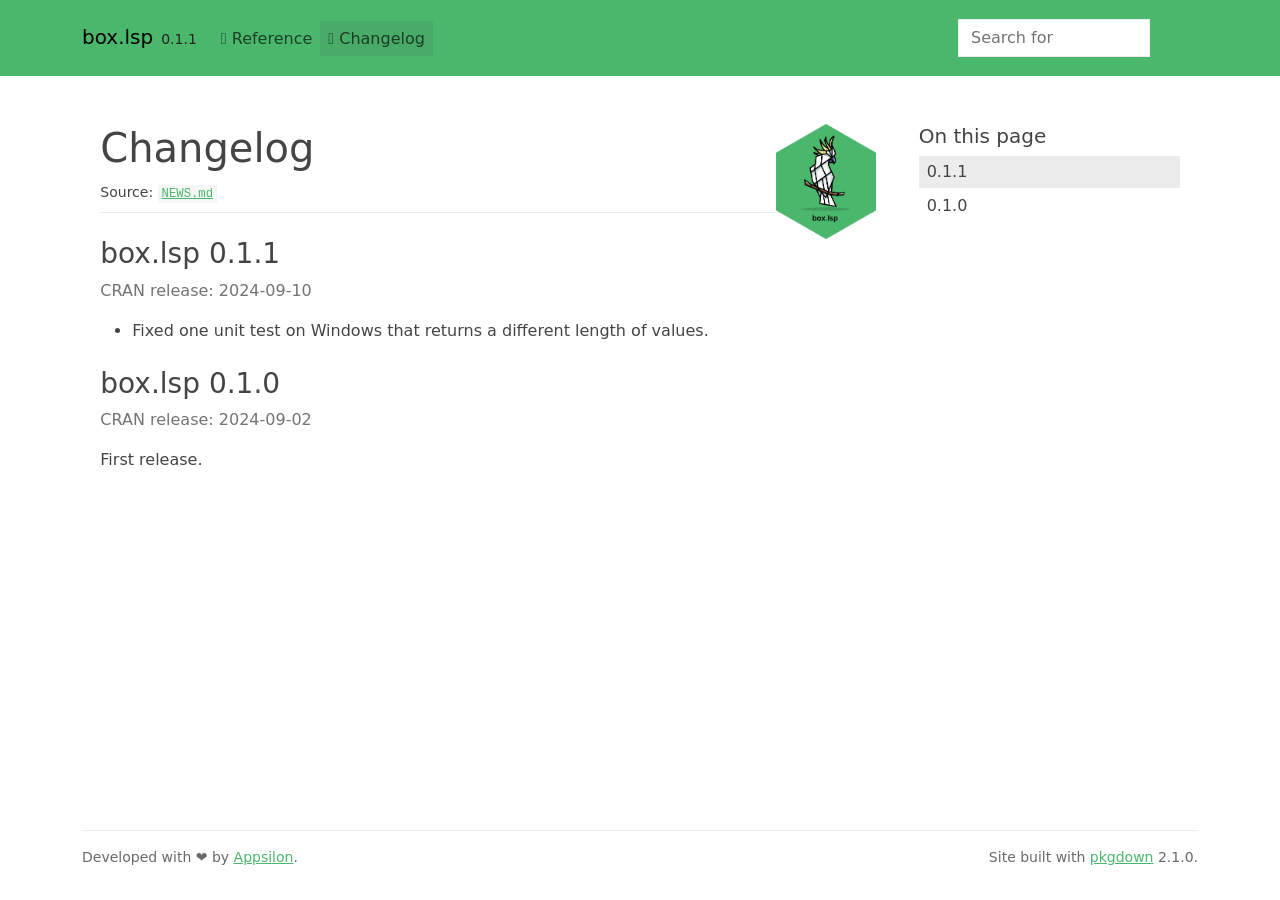
==== news/index.html @ 00919529 "Built site for box.lsp@0.1.1: ec1c515" ====
<!DOCTYPE html>
<!-- Generated by pkgdown: do not edit by hand --><html lang="en"><head><meta http-equiv="Content-Type" content="text/html; charset=UTF-8"><meta charset="utf-8"><meta http-equiv="X-UA-Compatible" content="IE=edge"><meta name="viewport" content="width=device-width, initial-scale=1, shrink-to-fit=no"><title>Changelog • box.lsp</title><!-- favicons --><link rel="icon" type="image/png" sizes="16x16" href="../favicon-16x16.png"><link rel="icon" type="image/png" sizes="32x32" href="../favicon-32x32.png"><link rel="apple-touch-icon" type="image/png" sizes="180x180" href="../apple-touch-icon.png"><link rel="apple-touch-icon" type="image/png" sizes="120x120" href="../apple-touch-icon-120x120.png"><link rel="apple-touch-icon" type="image/png" sizes="76x76" href="../apple-touch-icon-76x76.png"><link rel="apple-touch-icon" type="image/png" sizes="60x60" href="../apple-touch-icon-60x60.png"><script src="../deps/jquery-3.6.0/jquery-3.6.0.min.js"></script><meta name="viewport" content="width=device-width, initial-scale=1, shrink-to-fit=no"><link href="../deps/bootstrap-5.3.1/bootstrap.min.css" rel="stylesheet"><script src="../deps/bootstrap-5.3.1/bootstrap.bundle.min.js"></script><link href="../deps/font-awesome-6.4.2/css/all.min.css" rel="stylesheet"><link href="../deps/font-awesome-6.4.2/css/v4-shims.min.css" rel="stylesheet"><script src="../deps/headroom-0.11.0/headroom.min.js"></script><script src="../deps/headroom-0.11.0/jQuery.headroom.min.js"></script><script src="../deps/bootstrap-toc-1.0.1/bootstrap-toc.min.js"></script><script src="../deps/clipboard.js-2.0.11/clipboard.min.js"></script><script src="../deps/search-1.0.0/autocomplete.jquery.min.js"></script><script src="../deps/search-1.0.0/fuse.min.js"></script><script src="../deps/search-1.0.0/mark.min.js"></script><!-- pkgdown --><script src="../pkgdown.js"></script><link href="../extra.css" rel="stylesheet"><meta property="og:title" content="Changelog"><meta property="og:image" content="https://appsilon.github.io/box.lsp/logo.png"><!-- Google tag (gtag.js) --><script async src="https://www.googletagmanager.com/gtag/js?id=G-5NSVSJKPW2"></script><script>
  window.dataLayer = window.dataLayer || [];
  function gtag(){dataLayer.push(arguments);}
  gtag('js', new Date());
  gtag('config', 'G-5NSVSJKPW2');
</script><!-- Google tag (gtag.js) --><script async src="https://www.googletagmanager.com/gtag/js?id=G-FQQZL5V93G"></script><script>
  window.dataLayer = window.dataLayer || [];
  function gtag(){dataLayer.push(arguments);}
  gtag('js', new Date());
  gtag('config', 'G-FQQZL5V93G');
</script><script async defer src="https://buttons.github.io/buttons.js"></script></head><body>
    <a href="#main" class="visually-hidden-focusable">Skip to contents</a>


    <nav class="navbar navbar-expand-lg fixed-top bg-primary" data-bs-theme="light" aria-label="Site navigation"><div class="container">

    <a class="navbar-brand me-2" href="../index.html">box.lsp</a>

    <small class="nav-text text-muted me-auto" data-bs-toggle="tooltip" data-bs-placement="bottom" title="">0.1.1</small>

    <a href="https://rhinoverse.dev" class="external-link home"><i class="fa fa-lg fa-chevron-left"></i></a>

    <button class="navbar-toggler" type="button" data-bs-toggle="collapse" data-bs-target="#navbar" aria-controls="navbar" aria-expanded="false" aria-label="Toggle navigation">
      <span class="navbar-toggler-icon"></span>
    </button>

    <div id="navbar" class="collapse navbar-collapse ms-3">
      <ul class="navbar-nav me-auto"><li class="nav-item"><a class="nav-link" href="../reference/index.html"><span class="fa fa-file-code-o"></span> Reference</a></li>
<li class="active nav-item"><a class="nav-link" href="../news/index.html"><span class="fa fa-newspaper-o"></span> Changelog</a></li>
      </ul><ul class="navbar-nav"><li class="nav-item"><form class="form-inline" role="search">
 <input class="form-control" type="search" name="search-input" id="search-input" autocomplete="off" aria-label="Search site" placeholder="Search for" data-search-index="../search.json"></form></li>
<li class="nav-item"><a class="external-link nav-link" href="https://github.com/Appsilon/box.lsp"><span class="fa fa-github fa-lg"></span></a></li>
<li class="nav-item"><a class="external-link nav-link" href="https://twitter.com/Appsilon"><span class="fa fa-twitter fa-lg"></span></a></li>
<li class="nav-item"><a class="external-link nav-link" href="https://fosstodon.org/@appsilon"><span class="fa fab fa-mastodon fa-lg"></span></a></li>
      </ul></div>


  </div>
</nav><div class="container template-news">
<div class="row">
  <main id="main" class="col-md-9"><div class="page-header">
      <img src="../logo.png" class="logo" alt=""><h1>Changelog</h1>
      <small>Source: <a href="https://github.com/Appsilon/box.lsp/blob/main/NEWS.md" class="external-link"><code>NEWS.md</code></a></small>
    </div>

    <div class="section level2">
<h2 class="pkg-version" data-toc-text="0.1.1" id="boxlsp-011">box.lsp 0.1.1<a class="anchor" aria-label="anchor" href="#boxlsp-011"></a></h2><p class="text-muted">CRAN release: 2024-09-10</p>
<ul><li>Fixed one unit test on Windows that returns a different length of values.</li>
</ul></div>
    <div class="section level2">
<h2 class="pkg-version" data-toc-text="0.1.0" id="boxlsp-010">box.lsp 0.1.0<a class="anchor" aria-label="anchor" href="#boxlsp-010"></a></h2><p class="text-muted">CRAN release: 2024-09-02</p>
<p>First release.</p>
</div>
  </main><aside class="col-md-3"><nav id="toc" aria-label="Table of contents"><h2>On this page</h2>
    </nav></aside></div>


    <footer><div class="pkgdown-footer-left">
  <p>Developed with <span class="emoji" data-emoji="heart">❤️</span> by <a href="https://www.appsilon.com" class="external-link">Appsilon</a>.</p>
</div>

<div class="pkgdown-footer-right">
  <p>Site built with <a href="https://pkgdown.r-lib.org/" class="external-link">pkgdown</a> 2.1.0.</p>
</div>

    </footer></div>





  </body></html>
---- deps/font-awesome-6.4.2/css/v4-shims.min.css ----
/*!
 * Font Awesome Free 6.4.2 by @fontawesome - https://fontawesome.com
 * License - https://fontawesome.com/license/free (Icons: CC BY 4.0, Fonts: SIL OFL 1.1, Code: MIT License)
 * Copyright 2023 Fonticons, Inc.
 */
.fa.fa-glass:before{content:"\f000"}.fa.fa-envelope-o{font-family:"Font Awesome 6 Free";font-weight:400}.fa.fa-envelope-o:before{content:"\f0e0"}.fa.fa-star-o{font-family:"Font Awesome 6 Free";font-weight:400}.fa.fa-star-o:before{content:"\f005"}.fa.fa-close:before,.fa.fa-remove:before{content:"\f00d"}.fa.fa-gear:before{content:"\f013"}.fa.fa-trash-o{font-family:"Font Awesome 6 Free";font-weight:400}.fa.fa-trash-o:before{content:"\f2ed"}.fa.fa-home:before{content:"\f015"}.fa.fa-file-o{font-family:"Font Awesome 6 Free";font-weight:400}.fa.fa-file-o:before{content:"\f15b"}.fa.fa-clock-o{font-family:"Font Awesome 6 Free";font-weight:400}.fa.fa-clock-o:before{content:"\f017"}.fa.fa-arrow-circle-o-down{font-family:"Font Awesome 6 Free";font-weight:400}.fa.fa-arrow-circle-o-down:before{content:"\f358"}.fa.fa-arrow-circle-o-up{font-family:"Font Awesome 6 Free";font-weight:400}.fa.fa-arrow-circle-o-up:before{content:"\f35b"}.fa.fa-play-circle-o{font-family:"Font Awesome 6 Free";font-weight:400}.fa.fa-play-circle-o:before{content:"\f144"}.fa.fa-repeat:before,.fa.fa-rotate-right:before{content:"\f01e"}.fa.fa-refresh:before{content:"\f021"}.fa.fa-list-alt{font-family:"Font Awesome 6 Free";font-weight:400}.fa.fa-list-alt:before{content:"\f022"}.fa.fa-dedent:before{content:"\f03b"}.fa.fa-video-camera:before{content:"\f03d"}.fa.fa-picture-o{font-family:"Font Awesome 6 Free";font-weight:400}.fa.fa-picture-o:before{content:"\f03e"}.fa.fa-photo{font-family:"Font Awesome 6 Free";font-weight:400}.fa.fa-photo:before{content:"\f03e"}.fa.fa-image{font-family:"Font Awesome 6 Free";font-weight:400}.fa.fa-image:before{content:"\f03e"}.fa.fa-map-marker:before{content:"\f3c5"}.fa.fa-pencil-square-o{font-family:"Font Awesome 6 Free";font-weight:400}.fa.fa-pencil-square-o:before{content:"\f044"}.fa.fa-edit{font-family:"Font Awesome 6 Free";font-weight:400}.fa.fa-edit:before{content:"\f044"}.fa.fa-share-square-o:before{content:"\f14d"}.fa.fa-check-square-o{font-family:"Font Awesome 6 Free";font-weight:400}.fa.fa-check-square-o:before{content:"\f14a"}.fa.fa-arrows:before{content:"\f0b2"}.fa.fa-times-circle-o{font-family:"Font Awesome 6 Free";font-weight:400}.fa.fa-times-circle-o:before{content:"\f057"}.fa.fa-check-circle-o{font-family:"Font Awesome 6 Free";font-weight:400}.fa.fa-check-circle-o:before{content:"\f058"}.fa.fa-mail-forward:before{content:"\f064"}.fa.fa-expand:before{content:"\f424"}.fa.fa-compress:before{content:"\f422"}.fa.fa-eye,.fa.fa-eye-slash{font-family:"Font Awesome 6 Free";font-weight:400}.fa.fa-warning:before{content:"\f071"}.fa.fa-calendar:before{content:"\f073"}.fa.fa-arrows-v:before{content:"\f338"}.fa.fa-arrows-h:before{content:"\f337"}.fa.fa-bar-chart-o:before,.fa.fa-bar-chart:before{content:"\e0e3"}.fa.fa-twitter-square{font-family:"Font Awesome 6 Brands";font-weight:400}.fa.fa-twitter-square:before{content:"\f081"}.fa.fa-facebook-square{font-family:"Font Awesome 6 Brands";font-weight:400}.fa.fa-facebook-square:before{content:"\f082"}.fa.fa-gears:before{content:"\f085"}.fa.fa-thumbs-o-up{font-family:"Font Awesome 6 Free";font-weight:400}.fa.fa-thumbs-o-up:before{content:"\f164"}.fa.fa-thumbs-o-down{font-family:"Font Awesome 6 Free";font-weight:400}.fa.fa-thumbs-o-down:before{content:"\f165"}.fa.fa-heart-o{font-family:"Font Awesome 6 Free";font-weight:400}.fa.fa-heart-o:before{content:"\f004"}.fa.fa-sign-out:before{content:"\f2f5"}.fa.fa-linkedin-square{font-family:"Font Awesome 6 Brands";font-weight:400}.fa.fa-linkedin-square:before{content:"\f08c"}.fa.fa-thumb-tack:before{content:"\f08d"}.fa.fa-external-link:before{content:"\f35d"}.fa.fa-sign-in:before{content:"\f2f6"}.fa.fa-github-square{font-family:"Font Awesome 6 Brands";font-weight:400}.fa.fa-github-square:before{content:"\f092"}.fa.fa-lemon-o{font-family:"Font Awesome 6 Free";font-weight:400}.fa.fa-lemon-o:before{content:"\f094"}.fa.fa-square-o{font-family:"Font Awesome 6 Free";font-weight:400}.fa.fa-square-o:before{content:"\f0c8"}.fa.fa-bookmark-o{font-family:"Font Awesome 6 Free";font-weight:400}.fa.fa-bookmark-o:before{content:"\f02e"}.fa.fa-facebook,.fa.fa-twitter{font-family:"Font Awesome 6 Brands";font-weight:400}.fa.fa-facebook:before{content:"\f39e"}.fa.fa-facebook-f{font-family:"Font Awesome 6 Brands";font-weight:400}.fa.fa-facebook-f:before{content:"\f39e"}.fa.fa-github{font-family:"Font Awesome 6 Brands";font-weight:400}.fa.fa-credit-card{font-family:"Font Awesome 6 Free";font-weight:400}.fa.fa-feed:before{content:"\f09e"}.fa.fa-hdd-o{font-family:"Font Awesome 6 Free";font-weight:400}.fa.fa-hdd-o:before{content:"\f0a0"}.fa.fa-hand-o-right{font-family:"Font Awesome 6 Free";font-weight:400}.fa.fa-hand-o-right:before{content:"\f0a4"}.fa.fa-hand-o-left{font-family:"Font Awesome 6 Free";font-weight:400}.fa.fa-hand-o-left:before{content:"\f0a5"}.fa.fa-hand-o-up{font-family:"Font Awesome 6 Free";font-weight:400}.fa.fa-hand-o-up:before{content:"\f0a6"}.fa.fa-hand-o-down{font-family:"Font Awesome 6 Free";font-weight:400}.fa.fa-hand-o-down:before{content:"\f0a7"}.fa.fa-globe:before{content:"\f57d"}.fa.fa-tasks:before{content:"\f828"}.fa.fa-arrows-alt:before{content:"\f31e"}.fa.fa-group:before{content:"\f0c0"}.fa.fa-chain:before{content:"\f0c1"}.fa.fa-cut:before{content:"\f0c4"}.fa.fa-files-o{font-family:"Font Awesome 6 Free";font-weight:400}.fa.fa-files-o:before{content:"\f0c5"}.fa.fa-floppy-o{font-family:"Font Awesome 6 Free";font-weight:400}.fa.fa-floppy-o:before{content:"\f0c7"}.fa.fa-save{font-family:"Font Awesome 6 Free";font-weight:400}.fa.fa-save:before{content:"\f0c7"}.fa.fa-navicon:before,.fa.fa-reorder:before{content:"\f0c9"}.fa.fa-magic:before{content:"\e2ca"}.fa.fa-pinterest,.fa.fa-pinterest-square{font-family:"Font Awesome 6 Brands";font-weight:400}.fa.fa-pinterest-square:before{content:"\f0d3"}.fa.fa-google-plus-square{font-family:"Font Awesome 6 Brands";font-weight:400}.fa.fa-google-plus-square:before{content:"\f0d4"}.fa.fa-google-plus{font-family:"Font Awesome 6 Brands";font-weight:400}.fa.fa-google-plus:before{content:"\f0d5"}.fa.fa-money:before{content:"\f3d1"}.fa.fa-unsorted:before{content:"\f0dc"}.fa.fa-sort-desc:before{content:"\f0dd"}.fa.fa-sort-asc:before{content:"\f0de"}.fa.fa-linkedin{font-family:"Font Awesome 6 Brands";font-weight:400}.fa.fa-linkedin:before{content:"\f0e1"}.fa.fa-rotate-left:before{content:"\f0e2"}.fa.fa-legal:before{content:"\f0e3"}.fa.fa-dashboard:before,.fa.fa-tachometer:before{content:"\f625"}.fa.fa-comment-o{font-family:"Font Awesome 6 Free";font-weight:400}.fa.fa-comment-o:before{content:"\f075"}.fa.fa-comments-o{font-family:"Font Awesome 6 Free";font-weight:400}.fa.fa-comments-o:before{content:"\f086"}.fa.fa-flash:before{content:"\f0e7"}.fa.fa-clipboard:before{content:"\f0ea"}.fa.fa-lightbulb-o{font-family:"Font Awesome 6 Free";font-weight:400}.fa.fa-lightbulb-o:before{content:"\f0eb"}.fa.fa-exchange:before{content:"\f362"}.fa.fa-cloud-download:before{content:"\f0ed"}.fa.fa-cloud-upload:before{content:"\f0ee"}.fa.fa-bell-o{font-family:"Font Awesome 6 Free";font-weight:400}.fa.fa-bell-o:before{content:"\f0f3"}.fa.fa-cutlery:before{content:"\f2e7"}.fa.fa-file-text-o{font-family:"Font Awesome 6 Free";font-weight:400}.fa.fa-file-text-o:before{content:"\f15c"}.fa.fa-building-o{font-family:"Font Awesome 6 Free";font-weight:400}.fa.fa-building-o:before{content:"\f1ad"}.fa.fa-hospital-o{font-family:"Font Awesome 6 Free";font-weight:400}.fa.fa-hospital-o:before{content:"\f0f8"}.fa.fa-tablet:before{content:"\f3fa"}.fa.fa-mobile-phone:before,.fa.fa-mobile:before{content:"\f3cd"}.fa.fa-circle-o{font-family:"Font Awesome 6 Free";font-weight:400}.fa.fa-circle-o:before{content:"\f111"}.fa.fa-mail-reply:before{content:"\f3e5"}.fa.fa-github-alt{font-family:"Font Awesome 6 Brands";font-weight:400}.fa.fa-folder-o{font-family:"Font Awesome 6 Free";font-weight:400}.fa.fa-folder-o:before{content:"\f07b"}.fa.fa-folder-open-o{font-family:"Font Awesome 6 Free";font-weight:400}.fa.fa-folder-open-o:before{content:"\f07c"}.fa.fa-smile-o{font-family:"Font Awesome 6 Free";font-weight:400}.fa.fa-smile-o:before{content:"\f118"}.fa.fa-frown-o{font-family:"Font Awesome 6 Free";font-weight:400}.fa.fa-frown-o:before{content:"\f119"}.fa.fa-meh-o{font-family:"Font Awesome 6 Free";font-weight:400}.fa.fa-meh-o:before{content:"\f11a"}.fa.fa-keyboard-o{font-family:"Font Awesome 6 Free";font-weight:400}.fa.fa-keyboard-o:before{content:"\f11c"}.fa.fa-flag-o{font-family:"Font Awesome 6 Free";font-weight:400}.fa.fa-flag-o:before{content:"\f024"}.fa.fa-mail-reply-all:before{content:"\f122"}.fa.fa-star-half-o{font-family:"Font Awesome 6 Free";font-weight:400}.fa.fa-star-half-o:before{content:"\f5c0"}.fa.fa-star-half-empty{font-family:"Font Awesome 6 Free";font-weight:400}.fa.fa-star-half-empty:before{content:"\f5c0"}.fa.fa-star-half-full{font-family:"Font Awesome 6 Free";font-weight:400}.fa.fa-star-half-full:before{content:"\f5c0"}.fa.fa-code-fork:before{content:"\f126"}.fa.fa-chain-broken:before,.fa.fa-unlink:before{content:"\f127"}.fa.fa-calendar-o{font-family:"Font Awesome 6 Free";font-weight:400}.fa.fa-calendar-o:before{content:"\f133"}.fa.fa-css3,.fa.fa-html5,.fa.fa-maxcdn{font-family:"Font Awesome 6 Brands";font-weight:400}.fa.fa-unlock-alt:before{content:"\f09c"}.fa.fa-minus-square-o{font-family:"Font Awesome 6 Free";font-weight:400}.fa.fa-minus-square-o:before{content:"\f146"}.fa.fa-level-up:before{content:"\f3bf"}.fa.fa-level-down:before{content:"\f3be"}.fa.fa-pencil-square:before{content:"\f14b"}.fa.fa-external-link-square:before{content:"\f360"}.fa.fa-compass{font-family:"Font Awesome 6 Free";font-weight:400}.fa.fa-caret-square-o-down{font-family:"Font Awesome 6 Free";font-weight:400}.fa.fa-caret-square-o-down:before{content:"\f150"}.fa.fa-toggle-down{font-family:"Font Awesome 6 Free";font-weight:400}.fa.fa-toggle-down:before{content:"\f150"}.fa.fa-caret-square-o-up{font-family:"Font Awesome 6 Free";font-weight:400}.fa.fa-caret-square-o-up:before{content:"\f151"}.fa.fa-toggle-up{font-family:"Font Awesome 6 Free";font-weight:400}.fa.fa-toggle-up:before{content:"\f151"}.fa.fa-caret-square-o-right{font-family:"Font Awesome 6 Free";font-weight:400}.fa.fa-caret-square-o-right:before{content:"\f152"}.fa.fa-toggle-right{font-family:"Font Awesome 6 Free";font-weight:400}.fa.fa-toggle-right:before{content:"\f152"}.fa.fa-eur:before,.fa.fa-euro:before{content:"\f153"}.fa.fa-gbp:before{content:"\f154"}.fa.fa-dollar:before,.fa.fa-usd:before{content:"\24"}.fa.fa-inr:before,.fa.fa-rupee:before{content:"\e1bc"}.fa.fa-cny:before,.fa.fa-jpy:before,.fa.fa-rmb:before,.fa.fa-yen:before{content:"\f157"}.fa.fa-rouble:before,.fa.fa-rub:before,.fa.fa-ruble:before{content:"\f158"}.fa.fa-krw:before,.fa.fa-won:before{content:"\f159"}.fa.fa-bitcoin,.fa.fa-btc{font-family:"Font Awesome 6 Brands";font-weight:400}.fa.fa-bitcoin:before{content:"\f15a"}.fa.fa-file-text:before{content:"\f15c"}.fa.fa-sort-alpha-asc:before{content:"\f15d"}.fa.fa-sort-alpha-desc:before{content:"\f881"}.fa.fa-sort-amount-asc:before{content:"\f884"}.fa.fa-sort-amount-desc:before{content:"\f160"}.fa.fa-sort-numeric-asc:before{content:"\f162"}.fa.fa-sort-numeric-desc:before{content:"\f886"}.fa.fa-youtube-square{font-family:"Font Awesome 6 Brands";font-weight:400}.fa.fa-youtube-square:before{content:"\f431"}.fa.fa-xing,.fa.fa-xing-square,.fa.fa-youtube{font-family:"Font Awesome 6 Brands";font-weight:400}.fa.fa-xing-square:before{content:"\f169"}.fa.fa-youtube-play{font-family:"Font Awesome 6 Brands";font-weight:400}.fa.fa-youtube-play:before{content:"\f167"}.fa.fa-adn,.fa.fa-bitbucket,.fa.fa-bitbucket-square,.fa.fa-dropbox,.fa.fa-flickr,.fa.fa-instagram,.fa.fa-stack-overflow{font-family:"Font Awesome 6 Brands";font-weight:400}.fa.fa-bitbucket-square:before{content:"\f171"}.fa.fa-tumblr,.fa.fa-tumblr-square{font-family:"Font Awesome 6 Brands";font-weight:400}.fa.fa-tumblr-square:before{content:"\f174"}.fa.fa-long-arrow-down:before{content:"\f309"}.fa.fa-long-arrow-up:before{content:"\f30c"}.fa.fa-long-arrow-left:before{content:"\f30a"}.fa.fa-long-arrow-right:before{content:"\f30b"}.fa.fa-android,.fa.fa-apple,.fa.fa-dribbble,.fa.fa-foursquare,.fa.fa-gittip,.fa.fa-gratipay,.fa.fa-linux,.fa.fa-skype,.fa.fa-trello,.fa.fa-windows{font-family:"Font Awesome 6 Brands";font-weight:400}.fa.fa-gittip:before{content:"\f184"}.fa.fa-sun-o{font-family:"Font Awesome 6 Free";font-weight:400}.fa.fa-sun-o:before{content:"\f185"}.fa.fa-moon-o{font-family:"Font Awesome 6 Free";font-weight:400}.fa.fa-moon-o:before{content:"\f186"}.fa.fa-pagelines,.fa.fa-renren,.fa.fa-stack-exchange,.fa.fa-vk,.fa.fa-weibo{font-family:"Font Awesome 6 Brands";font-weight:400}.fa.fa-arrow-circle-o-right{font-family:"Font Awesome 6 Free";font-weight:400}.fa.fa-arrow-circle-o-right:before{content:"\f35a"}.fa.fa-arrow-circle-o-left{font-family:"Font Awesome 6 Free";font-weight:400}.fa.fa-arrow-circle-o-left:before{content:"\f359"}.fa.fa-caret-square-o-left{font-family:"Font Awesome 6 Free";font-weight:400}.fa.fa-caret-square-o-left:before{content:"\f191"}.fa.fa-toggle-left{font-family:"Font Awesome 6 Free";font-weight:400}.fa.fa-toggle-left:before{content:"\f191"}.fa.fa-dot-circle-o{font-family:"Font Awesome 6 Free";font-weight:400}.fa.fa-dot-circle-o:before{content:"\f192"}.fa.fa-vimeo-square{font-family:"Font Awesome 6 Brands";font-weight:400}.fa.fa-vimeo-square:before{content:"\f194"}.fa.fa-try:before,.fa.fa-turkish-lira:before{content:"\e2bb"}.fa.fa-plus-square-o{font-family:"Font Awesome 6 Free";font-weight:400}.fa.fa-plus-square-o:before{content:"\f0fe"}.fa.fa-openid,.fa.fa-slack,.fa.fa-wordpress{font-family:"Font Awesome 6 Brands";font-weight:400}.fa.fa-bank:before,.fa.fa-institution:before{content:"\f19c"}.fa.fa-mortar-board:before{content:"\f19d"}.fa.fa-google,.fa.fa-reddit,.fa.fa-reddit-square,.fa.fa-yahoo{font-family:"Font Awesome 6 Brands";font-weight:400}.fa.fa-reddit-square:before{content:"\f1a2"}.fa.fa-behance,.fa.fa-behance-square,.fa.fa-delicious,.fa.fa-digg,.fa.fa-drupal,.fa.fa-joomla,.fa.fa-pied-piper-alt,.fa.fa-pied-piper-pp,.fa.fa-stumbleupon,.fa.fa-stumbleupon-circle{font-family:"Font Awesome 6 Brands";font-weight:400}.fa.fa-behance-square:before{content:"\f1b5"}.fa.fa-steam,.fa.fa-steam-square{font-family:"Font Awesome 6 Brands";font-weight:400}.fa.fa-steam-square:before{content:"\f1b7"}.fa.fa-automobile:before{content:"\f1b9"}.fa.fa-cab:before{content:"\f1ba"}.fa.fa-deviantart,.fa.fa-soundcloud,.fa.fa-spotify{font-family:"Font Awesome 6 Brands";font-weight:400}.fa.fa-file-pdf-o{font-family:"Font Awesome 6 Free";font-weight:400}.fa.fa-file-pdf-o:before{content:"\f1c1"}.fa.fa-file-word-o{font-family:"Font Awesome 6 Free";font-weight:400}.fa.fa-file-word-o:before{content:"\f1c2"}.fa.fa-file-excel-o{font-family:"Font Awesome 6 Free";font-weight:400}.fa.fa-file-excel-o:before{content:"\f1c3"}.fa.fa-file-powerpoint-o{font-family:"Font Awesome 6 Free";font-weight:400}.fa.fa-file-powerpoint-o:before{content:"\f1c4"}.fa.fa-file-image-o{font-family:"Font Awesome 6 Free";font-weight:400}.fa.fa-file-image-o:before{content:"\f1c5"}.fa.fa-file-photo-o{font-family:"Font Awesome 6 Free";font-weight:400}.fa.fa-file-photo-o:before{content:"\f1c5"}.fa.fa-file-picture-o{font-family:"Font Awesome 6 Free";font-weight:400}.fa.fa-file-picture-o:before{content:"\f1c5"}.fa.fa-file-archive-o{font-family:"Font Awesome 6 Free";font-weight:400}.fa.fa-file-archive-o:before{content:"\f1c6"}.fa.fa-file-zip-o{font-family:"Font Awesome 6 Free";font-weight:400}.fa.fa-file-zip-o:before{content:"\f1c6"}.fa.fa-file-audio-o{font-family:"Font Awesome 6 Free";font-weight:400}.fa.fa-file-audio-o:before{content:"\f1c7"}.fa.fa-file-sound-o{font-family:"Font Awesome 6 Free";font-weight:400}.fa.fa-file-sound-o:before{content:"\f1c7"}.fa.fa-file-video-o{font-family:"Font Awesome 6 Free";font-weight:400}.fa.fa-file-video-o:before{content:"\f1c8"}.fa.fa-file-movie-o{font-family:"Font Awesome 6 Free";font-weight:400}.fa.fa-file-movie-o:before{content:"\f1c8"}.fa.fa-file-code-o{font-family:"Font Awesome 6 Free";font-weight:400}.fa.fa-file-code-o:before{content:"\f1c9"}.fa.fa-codepen,.fa.fa-jsfiddle,.fa.fa-vine{font-family:"Font Awesome 6 Brands";font-weight:400}.fa.fa-life-bouy:before,.fa.fa-life-buoy:before,.fa.fa-life-saver:before,.fa.fa-support:before{content:"\f1cd"}.fa.fa-circle-o-notch:before{content:"\f1ce"}.fa.fa-ra,.fa.fa-rebel{font-family:"Font Awesome 6 Brands";font-weight:400}.fa.fa-ra:before{content:"\f1d0"}.fa.fa-resistance{font-family:"Font Awesome 6 Brands";font-weight:400}.fa.fa-resistance:before{content:"\f1d0"}.fa.fa-empire,.fa.fa-ge{font-family:"Font Awesome 6 Brands";font-weight:400}.fa.fa-ge:before{content:"\f1d1"}.fa.fa-git-square{font-family:"Font Awesome 6 Brands";font-weight:400}.fa.fa-git-square:before{content:"\f1d2"}.fa.fa-git,.fa.fa-hacker-news,.fa.fa-y-combinator-square{font-family:"Font Awesome 6 Brands";font-weight:400}.fa.fa-y-combinator-square:before{content:"\f1d4"}.fa.fa-yc-square{font-family:"Font Awesome 6 Brands";font-weight:400}.fa.fa-yc-square:before{content:"\f1d4"}.fa.fa-qq,.fa.fa-tencent-weibo,.fa.fa-wechat,.fa.fa-weixin{font-family:"Font Awesome 6 Brands";font-weight:400}.fa.fa-wechat:before{content:"\f1d7"}.fa.fa-send:before{content:"\f1d8"}.fa.fa-paper-plane-o{font-family:"Font Awesome 6 Free";font-weight:400}.fa.fa-paper-plane-o:before{content:"\f1d8"}.fa.fa-send-o{font-family:"Font Awesome 6 Free";font-weight:400}.fa.fa-send-o:before{content:"\f1d8"}.fa.fa-circle-thin{font-family:"Font Awesome 6 Free";font-weight:400}.fa.fa-circle-thin:before{content:"\f111"}.fa.fa-header:before{content:"\f1dc"}.fa.fa-futbol-o{font-family:"Font Awesome 6 Free";font-weight:400}.fa.fa-futbol-o:before{content:"\f1e3"}.fa.fa-soccer-ball-o{font-family:"Font Awesome 6 Free";font-weight:400}.fa.fa-soccer-ball-o:before{content:"\f1e3"}.fa.fa-slideshare,.fa.fa-twitch,.fa.fa-yelp{font-family:"Font Awesome 6 Brands";font-weight:400}.fa.fa-newspaper-o{font-family:"Font Awesome 6 Free";font-weight:400}.fa.fa-newspaper-o:before{content:"\f1ea"}.fa.fa-cc-amex,.fa.fa-cc-discover,.fa.fa-cc-mastercard,.fa.fa-cc-paypal,.fa.fa-cc-stripe,.fa.fa-cc-visa,.fa.fa-google-wallet,.fa.fa-paypal{font-family:"Font Awesome 6 Brands";font-weight:400}.fa.fa-bell-slash-o{font-family:"Font Awesome 6 Free";font-weight:400}.fa.fa-bell-slash-o:before{content:"\f1f6"}.fa.fa-trash:before{content:"\f2ed"}.fa.fa-copyright{font-family:"Font Awesome 6 Free";font-weight:400}.fa.fa-eyedropper:before{content:"\f1fb"}.fa.fa-area-chart:before{content:"\f1fe"}.fa.fa-pie-chart:before{content:"\f200"}.fa.fa-line-chart:before{content:"\f201"}.fa.fa-lastfm,.fa.fa-lastfm-square{font-family:"Font Awesome 6 Brands";font-weight:400}.fa.fa-lastfm-square:before{content:"\f203"}.fa.fa-angellist,.fa.fa-ioxhost{font-family:"Font Awesome 6 Brands";font-weight:400}.fa.fa-cc{font-family:"Font Awesome 6 Free";font-weight:400}.fa.fa-cc:before{content:"\f20a"}.fa.fa-ils:before,.fa.fa-shekel:before,.fa.fa-sheqel:before{content:"\f20b"}.fa.fa-buysellads,.fa.fa-connectdevelop,.fa.fa-dashcube,.fa.fa-forumbee,.fa.fa-leanpub,.fa.fa-sellsy,.fa.fa-shirtsinbulk,.fa.fa-simplybuilt,.fa.fa-skyatlas{font-family:"Font Awesome 6 Brands";font-weight:400}.fa.fa-diamond{font-family:"Font Awesome 6 Free";font-weight:400}.fa.fa-diamond:before{content:"\f3a5"}.fa.fa-intersex:before,.fa.fa-transgender:before{content:"\f224"}.fa.fa-transgender-alt:before{content:"\f225"}.fa.fa-facebook-official{font-family:"Font Awesome 6 Brands";font-weight:400}.fa.fa-facebook-official:before{content:"\f09a"}.fa.fa-pinterest-p,.fa.fa-whatsapp{font-family:"Font Awesome 6 Brands";font-weight:400}.fa.fa-hotel:before{content:"\f236"}.fa.fa-medium,.fa.fa-viacoin,.fa.fa-y-combinator,.fa.fa-yc{font-family:"Font Awesome 6 Brands";font-weight:400}.fa.fa-yc:before{content:"\f23b"}.fa.fa-expeditedssl,.fa.fa-opencart,.fa.fa-optin-monster{font-family:"Font Awesome 6 Brands";font-weight:400}.fa.fa-battery-4:before,.fa.fa-battery:before{content:"\f240"}.fa.fa-battery-3:before{content:"\f241"}.fa.fa-battery-2:before{content:"\f242"}.fa.fa-battery-1:before{content:"\f243"}.fa.fa-battery-0:before{content:"\f244"}.fa.fa-object-group,.fa.fa-object-ungroup,.fa.fa-sticky-note-o{font-family:"Font Awesome 6 Free";font-weight:400}.fa.fa-sticky-note-o:before{content:"\f249"}.fa.fa-cc-diners-club,.fa.fa-cc-jcb{font-family:"Font Awesome 6 Brands";font-weight:400}.fa.fa-clone{font-family:"Font Awesome 6 Free";font-weight:400}.fa.fa-hourglass-o:before{content:"\f254"}.fa.fa-hourglass-1:before{content:"\f251"}.fa.fa-hourglass-2:before{content:"\f252"}.fa.fa-hourglass-3:before{content:"\f253"}.fa.fa-hand-rock-o{font-family:"Font Awesome 6 Free";font-weight:400}.fa.fa-hand-rock-o:before{content:"\f255"}.fa.fa-hand-grab-o{font-family:"Font Awesome 6 Free";font-weight:400}.fa.fa-hand-grab-o:before{content:"\f255"}.fa.fa-hand-paper-o{font-family:"Font Awesome 6 Free";font-weight:400}.fa.fa-hand-paper-o:before{content:"\f256"}.fa.fa-hand-stop-o{font-family:"Font Awesome 6 Free";font-weight:400}.fa.fa-hand-stop-o:before{content:"\f256"}.fa.fa-hand-scissors-o{font-family:"Font Awesome 6 Free";font-weight:400}.fa.fa-hand-scissors-o:before{content:"\f257"}.fa.fa-hand-lizard-o{font-family:"Font Awesome 6 Free";font-weight:400}.fa.fa-hand-lizard-o:before{content:"\f258"}.fa.fa-hand-spock-o{font-family:"Font Awesome 6 Free";font-weight:400}.fa.fa-hand-spock-o:before{content:"\f259"}.fa.fa-hand-pointer-o{font-family:"Font Awesome 6 Free";font-weight:400}.fa.fa-hand-pointer-o:before{content:"\f25a"}.fa.fa-hand-peace-o{font-family:"Font Awesome 6 Free";font-weight:400}.fa.fa-hand-peace-o:before{content:"\f25b"}.fa.fa-registered{font-family:"Font Awesome 6 Free";font-weight:400}.fa.fa-creative-commons,.fa.fa-gg,.fa.fa-gg-circle,.fa.fa-odnoklassniki,.fa.fa-odnoklassniki-square{font-family:"Font Awesome 6 Brands";font-weight:400}.fa.fa-odnoklassniki-square:before{content:"\f264"}.fa.fa-chrome,.fa.fa-firefox,.fa.fa-get-pocket,.fa.fa-internet-explorer,.fa.fa-opera,.fa.fa-safari,.fa.fa-wikipedia-w{font-family:"Font Awesome 6 Brands";font-weight:400}.fa.fa-television:before{content:"\f26c"}.fa.fa-500px,.fa.fa-amazon,.fa.fa-contao{font-family:"Font Awesome 6 Brands";font-weight:400}.fa.fa-calendar-plus-o{font-family:"Font Awesome 6 Free";font-weight:400}.fa.fa-calendar-plus-o:before{content:"\f271"}.fa.fa-calendar-minus-o{font-family:"Font Awesome 6 Free";font-weight:400}.fa.fa-calendar-minus-o:before{content:"\f272"}.fa.fa-calendar-times-o{font-family:"Font Awesome 6 Free";font-weight:400}.fa.fa-calendar-times-o:before{content:"\f273"}.fa.fa-calendar-check-o{font-family:"Font Awesome 6 Free";font-weight:400}.fa.fa-calendar-check-o:before{content:"\f274"}.fa.fa-map-o{font-family:"Font Awesome 6 Free";font-weight:400}.fa.fa-map-o:before{content:"\f279"}.fa.fa-commenting:before{content:"\f4ad"}.fa.fa-commenting-o{font-family:"Font Awesome 6 Free";font-weight:400}.fa.fa-commenting-o:before{content:"\f4ad"}.fa.fa-houzz,.fa.fa-vimeo{font-family:"Font Awesome 6 Brands";font-weight:400}.fa.fa-vimeo:before{content:"\f27d"}.fa.fa-black-tie,.fa.fa-edge,.fa.fa-fonticons,.fa.fa-reddit-alien{font-family:"Font Awesome 6 Brands";font-weight:400}.fa.fa-credit-card-alt:before{content:"\f09d"}.fa.fa-codiepie,.fa.fa-fort-awesome,.fa.fa-mixcloud,.fa.fa-modx,.fa.fa-product-hunt,.fa.fa-scribd,.fa.fa-usb{font-family:"Font Awesome 6 Brands";font-weight:400}.fa.fa-pause-circle-o{font-family:"Font Awesome 6 Free";font-weight:400}.fa.fa-pause-circle-o:before{content:"\f28b"}.fa.fa-stop-circle-o{font-family:"Font Awesome 6 Free";font-weight:400}.fa.fa-stop-circle-o:before{content:"\f28d"}.fa.fa-bluetooth,.fa.fa-bluetooth-b,.fa.fa-envira,.fa.fa-gitlab,.fa.fa-wheelchair-alt,.fa.fa-wpbeginner,.fa.fa-wpforms{font-family:"Font Awesome 6 Brands";font-weight:400}.fa.fa-wheelchair-alt:before{content:"\f368"}.fa.fa-question-circle-o{font-family:"Font Awesome 6 Free";font-weight:400}.fa.fa-question-circle-o:before{content:"\f059"}.fa.fa-volume-control-phone:before{content:"\f2a0"}.fa.fa-asl-interpreting:before{content:"\f2a3"}.fa.fa-deafness:before,.fa.fa-hard-of-hearing:before{content:"\f2a4"}.fa.fa-glide,.fa.fa-glide-g{font-family:"Font Awesome 6 Brands";font-weight:400}.fa.fa-signing:before{content:"\f2a7"}.fa.fa-viadeo,.fa.fa-viadeo-square{font-family:"Font Awesome 6 Brands";font-weight:400}.fa.fa-viadeo-square:before{content:"\f2aa"}.fa.fa-snapchat,.fa.fa-snapchat-ghost{font-family:"Font Awesome 6 Brands";font-weight:400}.fa.fa-snapchat-ghost:before{content:"\f2ab"}.fa.fa-snapchat-square{font-family:"Font Awesome 6 Brands";font-weight:400}.fa.fa-snapchat-square:before{content:"\f2ad"}.fa.fa-first-order,.fa.fa-google-plus-official,.fa.fa-pied-piper,.fa.fa-themeisle,.fa.fa-yoast{font-family:"Font Awesome 6 Brands";font-weight:400}.fa.fa-google-plus-official:before{content:"\f2b3"}.fa.fa-google-plus-circle{font-family:"Font Awesome 6 Brands";font-weight:400}.fa.fa-google-plus-circle:before{content:"\f2b3"}.fa.fa-fa,.fa.fa-font-awesome{font-family:"Font Awesome 6 Brands";font-weight:400}.fa.fa-fa:before{content:"\f2b4"}.fa.fa-handshake-o{font-family:"Font Awesome 6 Free";font-weight:400}.fa.fa-handshake-o:before{content:"\f2b5"}.fa.fa-envelope-open-o{font-family:"Font Awesome 6 Free";font-weight:400}.fa.fa-envelope-open-o:before{content:"\f2b6"}.fa.fa-linode{font-family:"Font Awesome 6 Brands";font-weight:400}.fa.fa-address-book-o{font-family:"Font Awesome 6 Free";font-weight:400}.fa.fa-address-book-o:before{content:"\f2b9"}.fa.fa-vcard:before{content:"\f2bb"}.fa.fa-address-card-o{font-family:"Font Awesome 6 Free";font-weight:400}.fa.fa-address-card-o:before{content:"\f2bb"}.fa.fa-vcard-o{font-family:"Font Awesome 6 Free";font-weight:400}.fa.fa-vcard-o:before{content:"\f2bb"}.fa.fa-user-circle-o{font-family:"Font Awesome 6 Free";font-weight:400}.fa.fa-user-circle-o:before{content:"\f2bd"}.fa.fa-user-o{font-family:"Font Awesome 6 Free";font-weight:400}.fa.fa-user-o:before{content:"\f007"}.fa.fa-id-badge{font-family:"Font Awesome 6 Free";font-weight:400}.fa.fa-drivers-license:before{content:"\f2c2"}.fa.fa-id-card-o{font-family:"Font Awesome 6 Free";font-weight:400}.fa.fa-id-card-o:before{content:"\f2c2"}.fa.fa-drivers-license-o{font-family:"Font Awesome 6 Free";font-weight:400}.fa.fa-drivers-license-o:before{content:"\f2c2"}.fa.fa-free-code-camp,.fa.fa-quora,.fa.fa-telegram{font-family:"Font Awesome 6 Brands";font-weight:400}.fa.fa-thermometer-4:before,.fa.fa-thermometer:before{content:"\f2c7"}.fa.fa-thermometer-3:before{content:"\f2c8"}.fa.fa-thermometer-2:before{content:"\f2c9"}.fa.fa-thermometer-1:before{content:"\f2ca"}.fa.fa-thermometer-0:before{content:"\f2cb"}.fa.fa-bathtub:before,.fa.fa-s15:before{content:"\f2cd"}.fa.fa-window-maximize,.fa.fa-window-restore{font-family:"Font Awesome 6 Free";font-weight:400}.fa.fa-times-rectangle:before{content:"\f410"}.fa.fa-window-close-o{font-family:"Font Awesome 6 Free";font-weight:400}.fa.fa-window-close-o:before{content:"\f410"}.fa.fa-times-rectangle-o{font-family:"Font Awesome 6 Free";font-weight:400}.fa.fa-times-rectangle-o:before{content:"\f410"}.fa.fa-bandcamp,.fa.fa-eercast,.fa.fa-etsy,.fa.fa-grav,.fa.fa-imdb,.fa.fa-ravelry{font-family:"Font Awesome 6 Brands";font-weight:400}.fa.fa-eercast:before{content:"\f2da"}.fa.fa-snowflake-o{font-family:"Font Awesome 6 Free";font-weight:400}.fa.fa-snowflake-o:before{content:"\f2dc"}.fa.fa-meetup,.fa.fa-superpowers,.fa.fa-wpexplorer{font-family:"Font Awesome 6 Brands";font-weight:400}
---- extra.css ----
:root {
  --primary-color: #4AB76C;
  --bslib-color-bg: #4AB76C;
  --navbar-color: #262323;
}

.navbar-dark input[type="search"] {
  background-color: #fff;
  color: #444;
}

.navbar-light .navbar-nav .active > .nav-link {
  background-color: var(--primary-color);
  color: var(--bs-navbar-brand-color);
}

.nav-link::after {
  color: var(--bs-secondary-color);
}

.nav-link:hover::after, .nav-link:focus::after, .nav-link:active::after {
  color: var(--navbar-color);
}

nav .text-muted {
  --bs-secondary-color: var(--navbar-color);
}

a {
  color: var(--primary-color);
}

a:hover {
  color: var(--navbar-color);
}

button.btn.btn-primary.btn-copy-ex {
  background-color: var(--primary-color);
  border-color: var(--primary-color);
}

.home {
  left: 0px;
  position: absolute;
  padding: 8px 30px;
  color: rgba(255,255,255,0.55);
}

.home:hover {
  color: rgba(255,255,255,0.9);
}
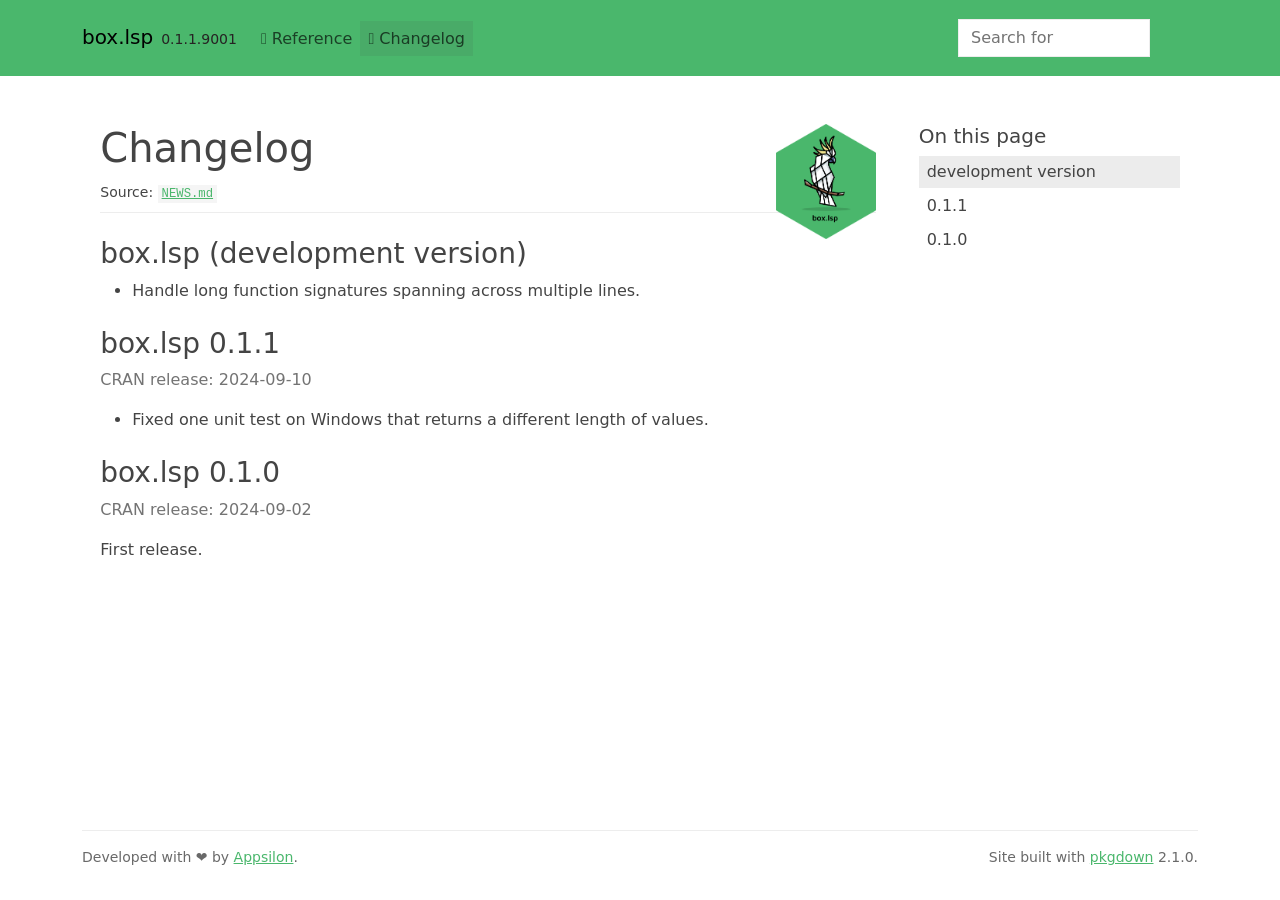
==== commit afaddf23: "Built site for box.lsp@0.1.1.9001: 0215531" ====
--- a/news/index.html
+++ b/news/index.html
@@ -17,7 +17,7 @@
 
     <a class="navbar-brand me-2" href="../index.html">box.lsp</a>
 
-    <small class="nav-text text-muted me-auto" data-bs-toggle="tooltip" data-bs-placement="bottom" title="">0.1.1</small>
+    <small class="nav-text text-muted me-auto" data-bs-toggle="tooltip" data-bs-placement="bottom" title="">0.1.1.9001</small>
 
     <a href="https://rhinoverse.dev" class="external-link home"><i class="fa fa-lg fa-chevron-left"></i></a>
 
@@ -44,6 +44,10 @@
       <small>Source: <a href="https://github.com/Appsilon/box.lsp/blob/main/NEWS.md" class="external-link"><code>NEWS.md</code></a></small>
     </div>
 
+    <div class="section level2">
+<h2 class="pkg-version" data-toc-text="development version" id="boxlsp-development-version">box.lsp (development version)<a class="anchor" aria-label="anchor" href="#boxlsp-development-version"></a></h2>
+<ul><li>Handle long function signatures spanning across multiple lines.</li>
+</ul></div>
     <div class="section level2">
 <h2 class="pkg-version" data-toc-text="0.1.1" id="boxlsp-011">box.lsp 0.1.1<a class="anchor" aria-label="anchor" href="#boxlsp-011"></a></h2><p class="text-muted">CRAN release: 2024-09-10</p>
 <ul><li>Fixed one unit test on Windows that returns a different length of values.</li>
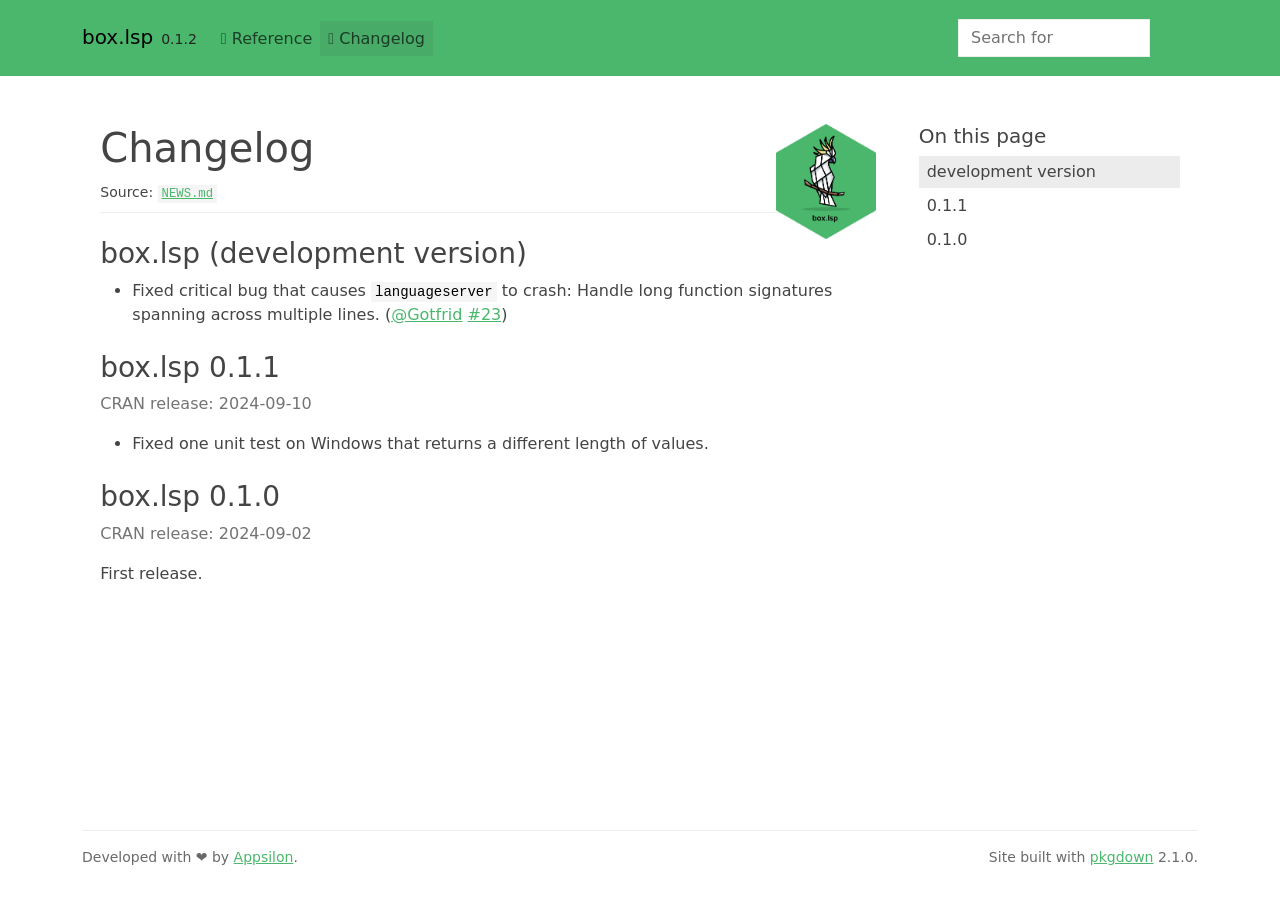
==== commit f6dd6932: "Built site for box.lsp@0.1.2: 78a8681" ====
--- a/news/index.html
+++ b/news/index.html
@@ -17,7 +17,7 @@
 
     <a class="navbar-brand me-2" href="../index.html">box.lsp</a>
 
-    <small class="nav-text text-muted me-auto" data-bs-toggle="tooltip" data-bs-placement="bottom" title="">0.1.1.9001</small>
+    <small class="nav-text text-muted me-auto" data-bs-toggle="tooltip" data-bs-placement="bottom" title="">0.1.2</small>
 
     <a href="https://rhinoverse.dev" class="external-link home"><i class="fa fa-lg fa-chevron-left"></i></a>
 
@@ -46,7 +46,7 @@
 
     <div class="section level2">
 <h2 class="pkg-version" data-toc-text="development version" id="boxlsp-development-version">box.lsp (development version)<a class="anchor" aria-label="anchor" href="#boxlsp-development-version"></a></h2>
-<ul><li>Handle long function signatures spanning across multiple lines.</li>
+<ul><li>Fixed critical bug that causes <code>languageserver</code> to crash: Handle long function signatures spanning across multiple lines. (<a href="https://github.com/Gotfrid" class="external-link">@Gotfrid</a> <a href="https://github.com/Appsilon/box.lsp/issues/23" class="external-link">#23</a>)</li>
 </ul></div>
     <div class="section level2">
 <h2 class="pkg-version" data-toc-text="0.1.1" id="boxlsp-011">box.lsp 0.1.1<a class="anchor" aria-label="anchor" href="#boxlsp-011"></a></h2><p class="text-muted">CRAN release: 2024-09-10</p>
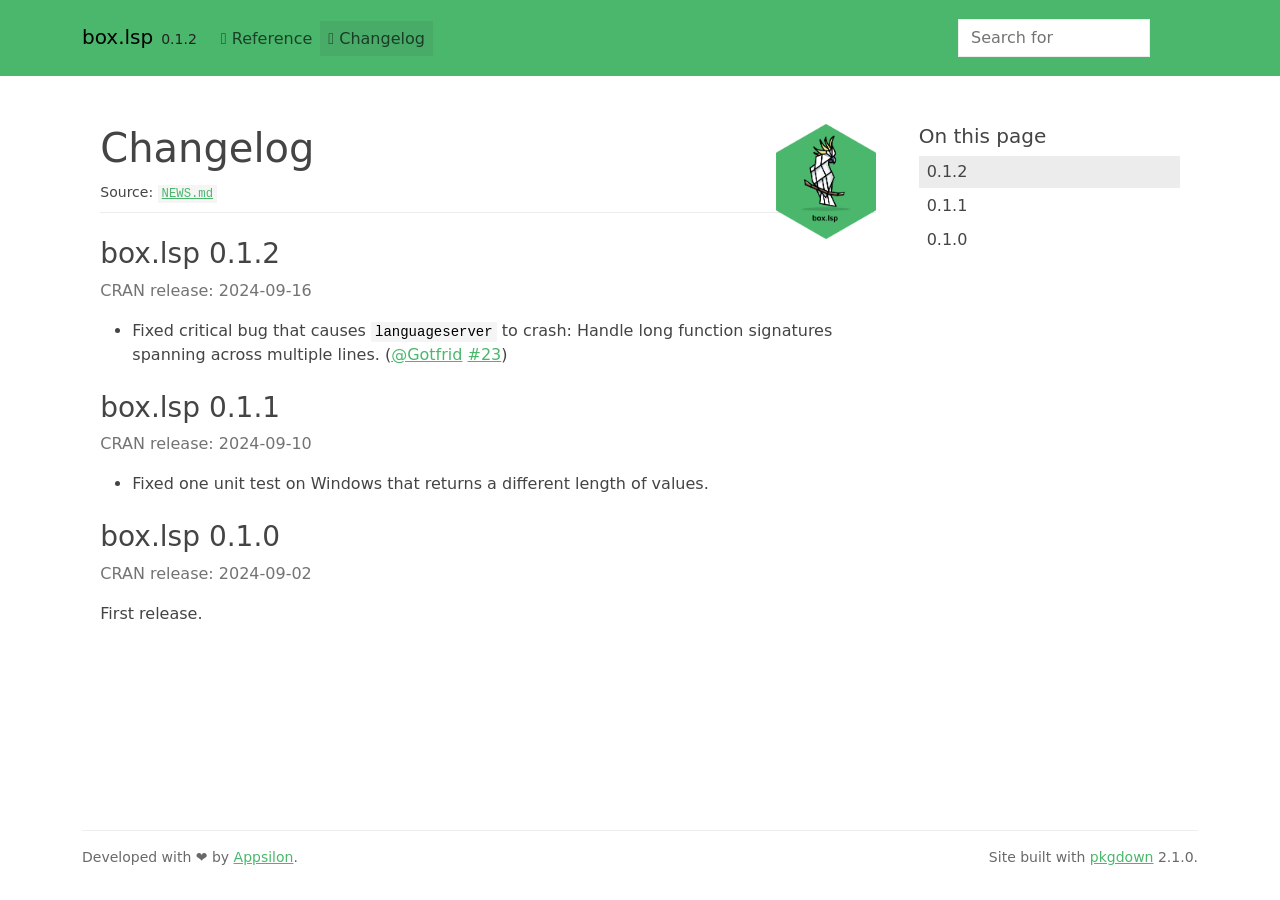
==== commit 02b8919f: "Built site for box.lsp@0.1.2: bbadb16" ====
--- a/news/index.html
+++ b/news/index.html
@@ -45,7 +45,7 @@
     </div>
 
     <div class="section level2">
-<h2 class="pkg-version" data-toc-text="development version" id="boxlsp-development-version">box.lsp (development version)<a class="anchor" aria-label="anchor" href="#boxlsp-development-version"></a></h2>
+<h2 class="pkg-version" data-toc-text="0.1.2" id="boxlsp-012">box.lsp 0.1.2<a class="anchor" aria-label="anchor" href="#boxlsp-012"></a></h2><p class="text-muted">CRAN release: 2024-09-16</p>
 <ul><li>Fixed critical bug that causes <code>languageserver</code> to crash: Handle long function signatures spanning across multiple lines. (<a href="https://github.com/Gotfrid" class="external-link">@Gotfrid</a> <a href="https://github.com/Appsilon/box.lsp/issues/23" class="external-link">#23</a>)</li>
 </ul></div>
     <div class="section level2">
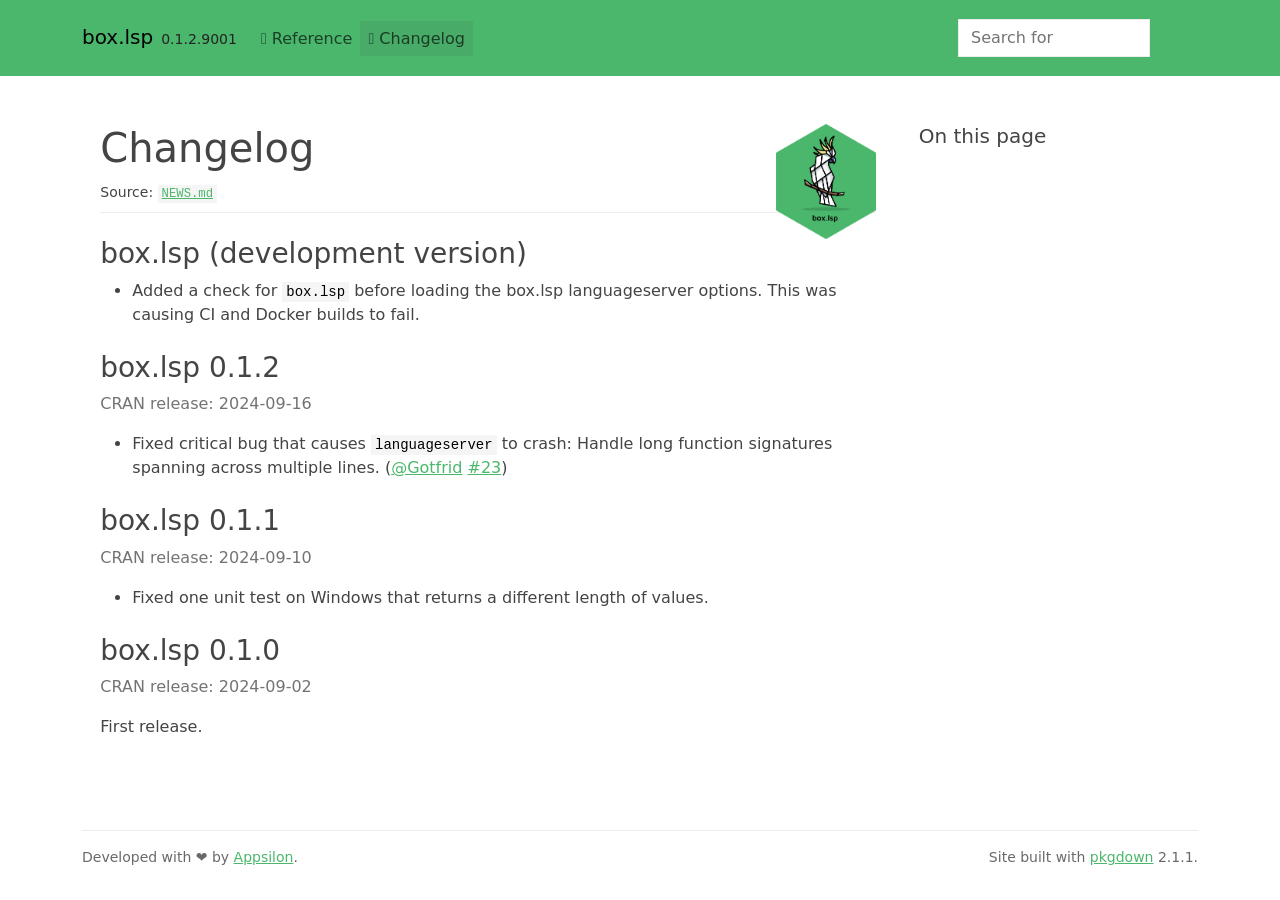
==== commit 0efe991e: "Built site for box.lsp@0.1.2.9001: d23c93b" ====
--- a/news/index.html
+++ b/news/index.html
@@ -17,7 +17,7 @@
 
     <a class="navbar-brand me-2" href="../index.html">box.lsp</a>
 
-    <small class="nav-text text-muted me-auto" data-bs-toggle="tooltip" data-bs-placement="bottom" title="">0.1.2</small>
+    <small class="nav-text text-muted me-auto" data-bs-toggle="tooltip" data-bs-placement="bottom" title="">0.1.2.9001</small>
 
     <a href="https://rhinoverse.dev" class="external-link home"><i class="fa fa-lg fa-chevron-left"></i></a>
 
@@ -45,6 +45,10 @@
     </div>
 
     <div class="section level2">
+<h2 class="pkg-version" data-toc-text="development version" id="boxlsp-development-version">box.lsp (development version)<a class="anchor" aria-label="anchor" href="#boxlsp-development-version"></a></h2>
+<ul><li>Added a check for <code>box.lsp</code> before loading the box.lsp languageserver options. This was causing CI and Docker builds to fail.</li>
+</ul></div>
+    <div class="section level2">
 <h2 class="pkg-version" data-toc-text="0.1.2" id="boxlsp-012">box.lsp 0.1.2<a class="anchor" aria-label="anchor" href="#boxlsp-012"></a></h2><p class="text-muted">CRAN release: 2024-09-16</p>
 <ul><li>Fixed critical bug that causes <code>languageserver</code> to crash: Handle long function signatures spanning across multiple lines. (<a href="https://github.com/Gotfrid" class="external-link">@Gotfrid</a> <a href="https://github.com/Appsilon/box.lsp/issues/23" class="external-link">#23</a>)</li>
 </ul></div>
@@ -65,7 +69,7 @@
 </div>
 
 <div class="pkgdown-footer-right">
-  <p>Site built with <a href="https://pkgdown.r-lib.org/" class="external-link">pkgdown</a> 2.1.0.</p>
+  <p>Site built with <a href="https://pkgdown.r-lib.org/" class="external-link">pkgdown</a> 2.1.1.</p>
 </div>
 
     </footer></div>
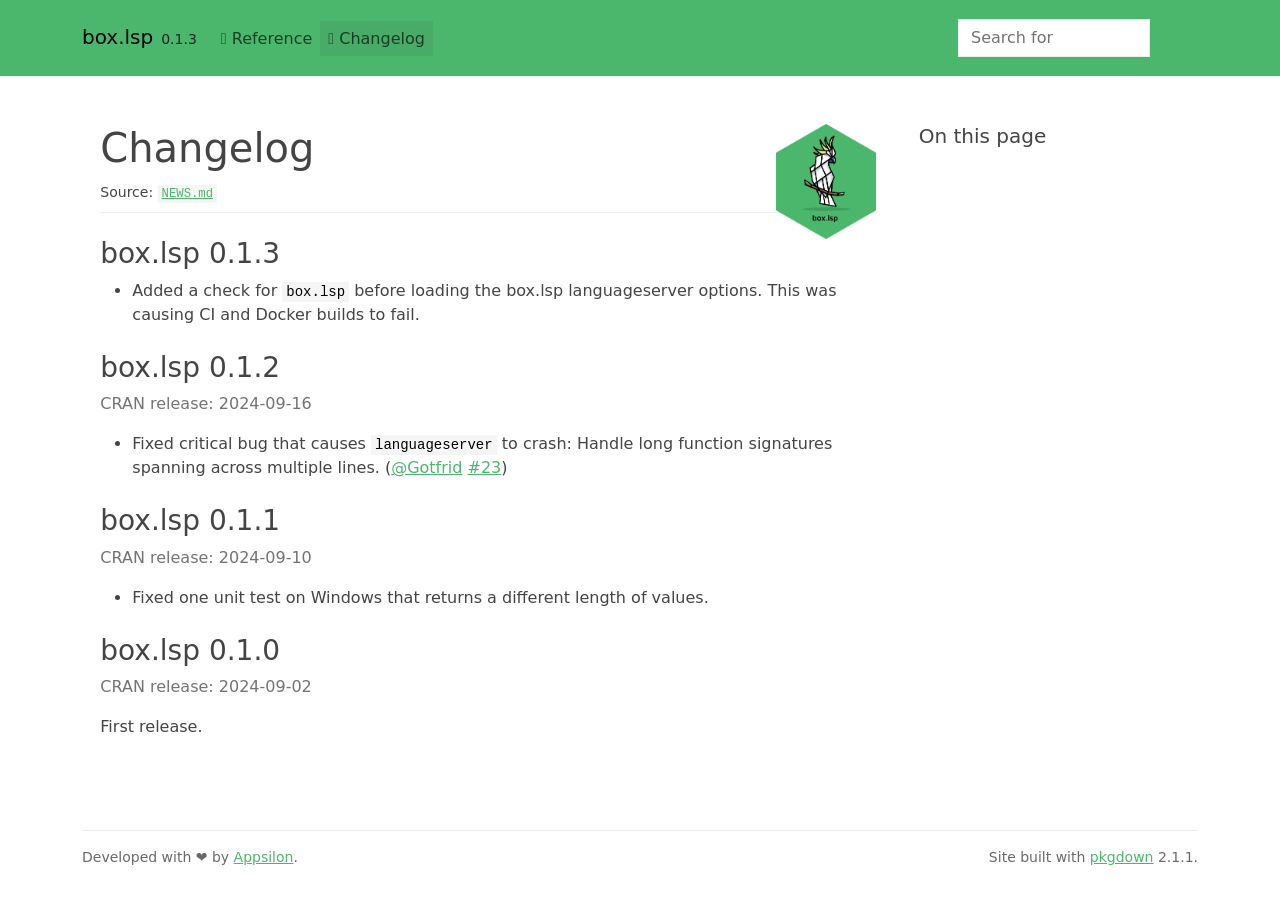
==== commit 8a3b5c91: "Built site for box.lsp@0.1.3: 70eaad0" ====
--- a/news/index.html
+++ b/news/index.html
@@ -17,7 +17,7 @@
 
     <a class="navbar-brand me-2" href="../index.html">box.lsp</a>
 
-    <small class="nav-text text-muted me-auto" data-bs-toggle="tooltip" data-bs-placement="bottom" title="">0.1.2.9001</small>
+    <small class="nav-text text-muted me-auto" data-bs-toggle="tooltip" data-bs-placement="bottom" title="">0.1.3</small>
 
     <a href="https://rhinoverse.dev" class="external-link home"><i class="fa fa-lg fa-chevron-left"></i></a>
 
@@ -45,7 +45,7 @@
     </div>
 
     <div class="section level2">
-<h2 class="pkg-version" data-toc-text="development version" id="boxlsp-development-version">box.lsp (development version)<a class="anchor" aria-label="anchor" href="#boxlsp-development-version"></a></h2>
+<h2 class="pkg-version" data-toc-text="0.1.3" id="boxlsp-013">box.lsp 0.1.3<a class="anchor" aria-label="anchor" href="#boxlsp-013"></a></h2>
 <ul><li>Added a check for <code>box.lsp</code> before loading the box.lsp languageserver options. This was causing CI and Docker builds to fail.</li>
 </ul></div>
     <div class="section level2">
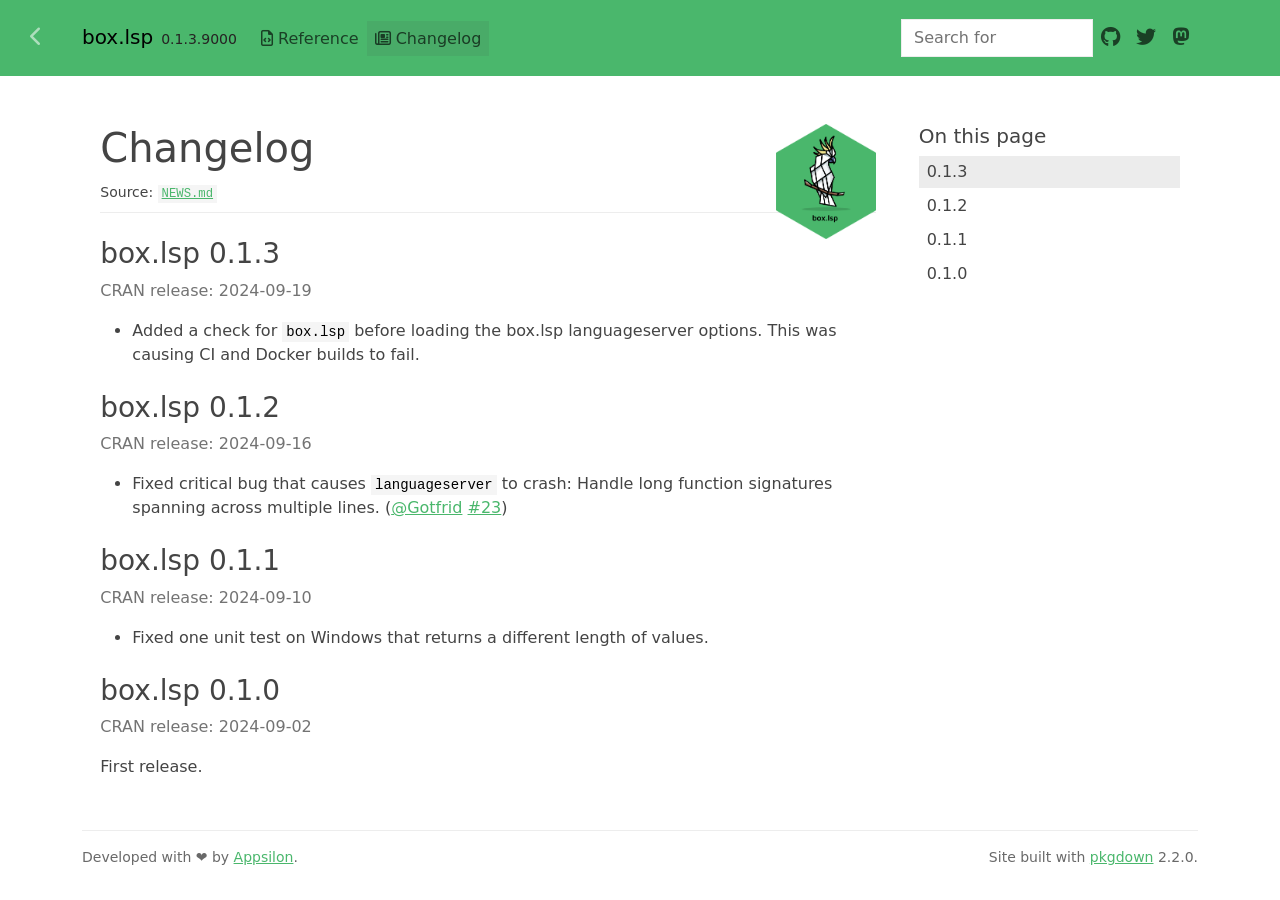
==== commit f7b5097b: "Built site for box.lsp@0.1.3.9000: 2550910" ====
--- a/news/index.html
+++ b/news/index.html
@@ -1,5 +1,5 @@
 <!DOCTYPE html>
-<!-- Generated by pkgdown: do not edit by hand --><html lang="en"><head><meta http-equiv="Content-Type" content="text/html; charset=UTF-8"><meta charset="utf-8"><meta http-equiv="X-UA-Compatible" content="IE=edge"><meta name="viewport" content="width=device-width, initial-scale=1, shrink-to-fit=no"><title>Changelog • box.lsp</title><!-- favicons --><link rel="icon" type="image/png" sizes="16x16" href="../favicon-16x16.png"><link rel="icon" type="image/png" sizes="32x32" href="../favicon-32x32.png"><link rel="apple-touch-icon" type="image/png" sizes="180x180" href="../apple-touch-icon.png"><link rel="apple-touch-icon" type="image/png" sizes="120x120" href="../apple-touch-icon-120x120.png"><link rel="apple-touch-icon" type="image/png" sizes="76x76" href="../apple-touch-icon-76x76.png"><link rel="apple-touch-icon" type="image/png" sizes="60x60" href="../apple-touch-icon-60x60.png"><script src="../deps/jquery-3.6.0/jquery-3.6.0.min.js"></script><meta name="viewport" content="width=device-width, initial-scale=1, shrink-to-fit=no"><link href="../deps/bootstrap-5.3.1/bootstrap.min.css" rel="stylesheet"><script src="../deps/bootstrap-5.3.1/bootstrap.bundle.min.js"></script><link href="../deps/font-awesome-6.4.2/css/all.min.css" rel="stylesheet"><link href="../deps/font-awesome-6.4.2/css/v4-shims.min.css" rel="stylesheet"><script src="../deps/headroom-0.11.0/headroom.min.js"></script><script src="../deps/headroom-0.11.0/jQuery.headroom.min.js"></script><script src="../deps/bootstrap-toc-1.0.1/bootstrap-toc.min.js"></script><script src="../deps/clipboard.js-2.0.11/clipboard.min.js"></script><script src="../deps/search-1.0.0/autocomplete.jquery.min.js"></script><script src="../deps/search-1.0.0/fuse.min.js"></script><script src="../deps/search-1.0.0/mark.min.js"></script><!-- pkgdown --><script src="../pkgdown.js"></script><link href="../extra.css" rel="stylesheet"><meta property="og:title" content="Changelog"><meta property="og:image" content="https://appsilon.github.io/box.lsp/logo.png"><!-- Google tag (gtag.js) --><script async src="https://www.googletagmanager.com/gtag/js?id=G-5NSVSJKPW2"></script><script>
+<!-- Generated by pkgdown: do not edit by hand --><html lang="en"><head><meta http-equiv="Content-Type" content="text/html; charset=UTF-8"><meta charset="utf-8"><meta http-equiv="X-UA-Compatible" content="IE=edge"><meta name="viewport" content="width=device-width, initial-scale=1, shrink-to-fit=no"><title>Changelog • box.lsp</title><!-- favicons --><link rel="icon" type="image/png" sizes="96x96" href="../favicon-96x96.png"><link rel="icon" type="”image/svg+xml”" href="../favicon.svg"><link rel="apple-touch-icon" sizes="180x180" href="../apple-touch-icon.png"><link rel="icon" sizes="any" href="../favicon.ico"><link rel="manifest" href="../site.webmanifest"><script src="../deps/jquery-3.6.0/jquery-3.6.0.min.js"></script><meta name="viewport" content="width=device-width, initial-scale=1, shrink-to-fit=no"><link href="../deps/bootstrap-5.3.1/bootstrap.min.css" rel="stylesheet"><script src="../deps/bootstrap-5.3.1/bootstrap.bundle.min.js"></script><link href="../deps/font-awesome-6.5.2/css/all.min.css" rel="stylesheet"><link href="../deps/font-awesome-6.5.2/css/v4-shims.min.css" rel="stylesheet"><script src="../deps/headroom-0.11.0/headroom.min.js"></script><script src="../deps/headroom-0.11.0/jQuery.headroom.min.js"></script><script src="../deps/bootstrap-toc-1.0.1/bootstrap-toc.min.js"></script><script src="../deps/clipboard.js-2.0.11/clipboard.min.js"></script><script src="../deps/search-1.0.0/autocomplete.jquery.min.js"></script><script src="../deps/search-1.0.0/fuse.min.js"></script><script src="../deps/search-1.0.0/mark.min.js"></script><!-- pkgdown --><script src="../pkgdown.js"></script><link href="../extra.css" rel="stylesheet"><meta property="og:title" content="Changelog"><meta property="og:image" content="https://appsilon.github.io/box.lsp/logo.png"><!-- Google tag (gtag.js) --><script async src="https://www.googletagmanager.com/gtag/js?id=G-5NSVSJKPW2"></script><script>
   window.dataLayer = window.dataLayer || [];
   function gtag(){dataLayer.push(arguments);}
   gtag('js', new Date());
@@ -17,7 +17,7 @@
 
     <a class="navbar-brand me-2" href="../index.html">box.lsp</a>
 
-    <small class="nav-text text-muted me-auto" data-bs-toggle="tooltip" data-bs-placement="bottom" title="">0.1.3</small>
+    <small class="nav-text text-muted me-auto" data-bs-toggle="tooltip" data-bs-placement="bottom" title="">0.1.3.9000</small>
 
     <a href="https://rhinoverse.dev" class="external-link home"><i class="fa fa-lg fa-chevron-left"></i></a>
 
@@ -45,7 +45,7 @@
     </div>
 
     <div class="section level2">
-<h2 class="pkg-version" data-toc-text="0.1.3" id="boxlsp-013">box.lsp 0.1.3<a class="anchor" aria-label="anchor" href="#boxlsp-013"></a></h2>
+<h2 class="pkg-version" data-toc-text="0.1.3" id="boxlsp-013">box.lsp 0.1.3<a class="anchor" aria-label="anchor" href="#boxlsp-013"></a></h2><p class="text-muted">CRAN release: 2024-09-19</p>
 <ul><li>Added a check for <code>box.lsp</code> before loading the box.lsp languageserver options. This was causing CI and Docker builds to fail.</li>
 </ul></div>
     <div class="section level2">
@@ -69,7 +69,7 @@
 </div>
 
 <div class="pkgdown-footer-right">
-  <p>Site built with <a href="https://pkgdown.r-lib.org/" class="external-link">pkgdown</a> 2.1.1.</p>
+  <p>Site built with <a href="https://pkgdown.r-lib.org/" class="external-link">pkgdown</a> 2.2.0.</p>
 </div>
 
     </footer></div>
--- a/deps/font-awesome-6.5.2/css/v4-shims.min.css
+++ b/deps/font-awesome-6.5.2/css/v4-shims.min.css
@@ -0,0 +1,6 @@
+/*!
+ * Font Awesome Free 6.5.2 by @fontawesome - https://fontawesome.com
+ * License - https://fontawesome.com/license/free (Icons: CC BY 4.0, Fonts: SIL OFL 1.1, Code: MIT License)
+ * Copyright 2024 Fonticons, Inc.
+ */
+.fa.fa-glass:before{content:"\f000"}.fa.fa-envelope-o{font-family:"Font Awesome 6 Free";font-weight:400}.fa.fa-envelope-o:before{content:"\f0e0"}.fa.fa-star-o{font-family:"Font Awesome 6 Free";font-weight:400}.fa.fa-star-o:before{content:"\f005"}.fa.fa-close:before,.fa.fa-remove:before{content:"\f00d"}.fa.fa-gear:before{content:"\f013"}.fa.fa-trash-o{font-family:"Font Awesome 6 Free";font-weight:400}.fa.fa-trash-o:before{content:"\f2ed"}.fa.fa-home:before{content:"\f015"}.fa.fa-file-o{font-family:"Font Awesome 6 Free";font-weight:400}.fa.fa-file-o:before{content:"\f15b"}.fa.fa-clock-o{font-family:"Font Awesome 6 Free";font-weight:400}.fa.fa-clock-o:before{content:"\f017"}.fa.fa-arrow-circle-o-down{font-family:"Font Awesome 6 Free";font-weight:400}.fa.fa-arrow-circle-o-down:before{content:"\f358"}.fa.fa-arrow-circle-o-up{font-family:"Font Awesome 6 Free";font-weight:400}.fa.fa-arrow-circle-o-up:before{content:"\f35b"}.fa.fa-play-circle-o{font-family:"Font Awesome 6 Free";font-weight:400}.fa.fa-play-circle-o:before{content:"\f144"}.fa.fa-repeat:before,.fa.fa-rotate-right:before{content:"\f01e"}.fa.fa-refresh:before{content:"\f021"}.fa.fa-list-alt{font-family:"Font Awesome 6 Free";font-weight:400}.fa.fa-list-alt:before{content:"\f022"}.fa.fa-dedent:before{content:"\f03b"}.fa.fa-video-camera:before{content:"\f03d"}.fa.fa-picture-o{font-family:"Font Awesome 6 Free";font-weight:400}.fa.fa-picture-o:before{content:"\f03e"}.fa.fa-photo{font-family:"Font Awesome 6 Free";font-weight:400}.fa.fa-photo:before{content:"\f03e"}.fa.fa-image{font-family:"Font Awesome 6 Free";font-weight:400}.fa.fa-image:before{content:"\f03e"}.fa.fa-map-marker:before{content:"\f3c5"}.fa.fa-pencil-square-o{font-family:"Font Awesome 6 Free";font-weight:400}.fa.fa-pencil-square-o:before{content:"\f044"}.fa.fa-edit{font-family:"Font Awesome 6 Free";font-weight:400}.fa.fa-edit:before{content:"\f044"}.fa.fa-share-square-o:before{content:"\f14d"}.fa.fa-check-square-o{font-family:"Font Awesome 6 Free";font-weight:400}.fa.fa-check-square-o:before{content:"\f14a"}.fa.fa-arrows:before{content:"\f0b2"}.fa.fa-times-circle-o{font-family:"Font Awesome 6 Free";font-weight:400}.fa.fa-times-circle-o:before{content:"\f057"}.fa.fa-check-circle-o{font-family:"Font Awesome 6 Free";font-weight:400}.fa.fa-check-circle-o:before{content:"\f058"}.fa.fa-mail-forward:before{content:"\f064"}.fa.fa-expand:before{content:"\f424"}.fa.fa-compress:before{content:"\f422"}.fa.fa-eye,.fa.fa-eye-slash{font-family:"Font Awesome 6 Free";font-weight:400}.fa.fa-warning:before{content:"\f071"}.fa.fa-calendar:before{content:"\f073"}.fa.fa-arrows-v:before{content:"\f338"}.fa.fa-arrows-h:before{content:"\f337"}.fa.fa-bar-chart-o:before,.fa.fa-bar-chart:before{content:"\e0e3"}.fa.fa-twitter-square{font-family:"Font Awesome 6 Brands";font-weight:400}.fa.fa-twitter-square:before{content:"\f081"}.fa.fa-facebook-square{font-family:"Font Awesome 6 Brands";font-weight:400}.fa.fa-facebook-square:before{content:"\f082"}.fa.fa-gears:before{content:"\f085"}.fa.fa-thumbs-o-up{font-family:"Font Awesome 6 Free";font-weight:400}.fa.fa-thumbs-o-up:before{content:"\f164"}.fa.fa-thumbs-o-down{font-family:"Font Awesome 6 Free";font-weight:400}.fa.fa-thumbs-o-down:before{content:"\f165"}.fa.fa-heart-o{font-family:"Font Awesome 6 Free";font-weight:400}.fa.fa-heart-o:before{content:"\f004"}.fa.fa-sign-out:before{content:"\f2f5"}.fa.fa-linkedin-square{font-family:"Font Awesome 6 Brands";font-weight:400}.fa.fa-linkedin-square:before{content:"\f08c"}.fa.fa-thumb-tack:before{content:"\f08d"}.fa.fa-external-link:before{content:"\f35d"}.fa.fa-sign-in:before{content:"\f2f6"}.fa.fa-github-square{font-family:"Font Awesome 6 Brands";font-weight:400}.fa.fa-github-square:before{content:"\f092"}.fa.fa-lemon-o{font-family:"Font Awesome 6 Free";font-weight:400}.fa.fa-lemon-o:before{content:"\f094"}.fa.fa-square-o{font-family:"Font Awesome 6 Free";font-weight:400}.fa.fa-square-o:before{content:"\f0c8"}.fa.fa-bookmark-o{font-family:"Font Awesome 6 Free";font-weight:400}.fa.fa-bookmark-o:before{content:"\f02e"}.fa.fa-facebook,.fa.fa-twitter{font-family:"Font Awesome 6 Brands";font-weight:400}.fa.fa-facebook:before{content:"\f39e"}.fa.fa-facebook-f{font-family:"Font Awesome 6 Brands";font-weight:400}.fa.fa-facebook-f:before{content:"\f39e"}.fa.fa-github{font-family:"Font Awesome 6 Brands";font-weight:400}.fa.fa-credit-card{font-family:"Font Awesome 6 Free";font-weight:400}.fa.fa-feed:before{content:"\f09e"}.fa.fa-hdd-o{font-family:"Font Awesome 6 Free";font-weight:400}.fa.fa-hdd-o:before{content:"\f0a0"}.fa.fa-hand-o-right{font-family:"Font Awesome 6 Free";font-weight:400}.fa.fa-hand-o-right:before{content:"\f0a4"}.fa.fa-hand-o-left{font-family:"Font Awesome 6 Free";font-weight:400}.fa.fa-hand-o-left:before{content:"\f0a5"}.fa.fa-hand-o-up{font-family:"Font Awesome 6 Free";font-weight:400}.fa.fa-hand-o-up:before{content:"\f0a6"}.fa.fa-hand-o-down{font-family:"Font Awesome 6 Free";font-weight:400}.fa.fa-hand-o-down:before{content:"\f0a7"}.fa.fa-globe:before{content:"\f57d"}.fa.fa-tasks:before{content:"\f828"}.fa.fa-arrows-alt:before{content:"\f31e"}.fa.fa-group:before{content:"\f0c0"}.fa.fa-chain:before{content:"\f0c1"}.fa.fa-cut:before{content:"\f0c4"}.fa.fa-files-o{font-family:"Font Awesome 6 Free";font-weight:400}.fa.fa-files-o:before{content:"\f0c5"}.fa.fa-floppy-o{font-family:"Font Awesome 6 Free";font-weight:400}.fa.fa-floppy-o:before{content:"\f0c7"}.fa.fa-save{font-family:"Font Awesome 6 Free";font-weight:400}.fa.fa-save:before{content:"\f0c7"}.fa.fa-navicon:before,.fa.fa-reorder:before{content:"\f0c9"}.fa.fa-magic:before{content:"\e2ca"}.fa.fa-pinterest,.fa.fa-pinterest-square{font-family:"Font Awesome 6 Brands";font-weight:400}.fa.fa-pinterest-square:before{content:"\f0d3"}.fa.fa-google-plus-square{font-family:"Font Awesome 6 Brands";font-weight:400}.fa.fa-google-plus-square:before{content:"\f0d4"}.fa.fa-google-plus{font-family:"Font Awesome 6 Brands";font-weight:400}.fa.fa-google-plus:before{content:"\f0d5"}.fa.fa-money:before{content:"\f3d1"}.fa.fa-unsorted:before{content:"\f0dc"}.fa.fa-sort-desc:before{content:"\f0dd"}.fa.fa-sort-asc:before{content:"\f0de"}.fa.fa-linkedin{font-family:"Font Awesome 6 Brands";font-weight:400}.fa.fa-linkedin:before{content:"\f0e1"}.fa.fa-rotate-left:before{content:"\f0e2"}.fa.fa-legal:before{content:"\f0e3"}.fa.fa-dashboard:before,.fa.fa-tachometer:before{content:"\f625"}.fa.fa-comment-o{font-family:"Font Awesome 6 Free";font-weight:400}.fa.fa-comment-o:before{content:"\f075"}.fa.fa-comments-o{font-family:"Font Awesome 6 Free";font-weight:400}.fa.fa-comments-o:before{content:"\f086"}.fa.fa-flash:before{content:"\f0e7"}.fa.fa-clipboard:before{content:"\f0ea"}.fa.fa-lightbulb-o{font-family:"Font Awesome 6 Free";font-weight:400}.fa.fa-lightbulb-o:before{content:"\f0eb"}.fa.fa-exchange:before{content:"\f362"}.fa.fa-cloud-download:before{content:"\f0ed"}.fa.fa-cloud-upload:before{content:"\f0ee"}.fa.fa-bell-o{font-family:"Font Awesome 6 Free";font-weight:400}.fa.fa-bell-o:before{content:"\f0f3"}.fa.fa-cutlery:before{content:"\f2e7"}.fa.fa-file-text-o{font-family:"Font Awesome 6 Free";font-weight:400}.fa.fa-file-text-o:before{content:"\f15c"}.fa.fa-building-o{font-family:"Font Awesome 6 Free";font-weight:400}.fa.fa-building-o:before{content:"\f1ad"}.fa.fa-hospital-o{font-family:"Font Awesome 6 Free";font-weight:400}.fa.fa-hospital-o:before{content:"\f0f8"}.fa.fa-tablet:before{content:"\f3fa"}.fa.fa-mobile-phone:before,.fa.fa-mobile:before{content:"\f3cd"}.fa.fa-circle-o{font-family:"Font Awesome 6 Free";font-weight:400}.fa.fa-circle-o:before{content:"\f111"}.fa.fa-mail-reply:before{content:"\f3e5"}.fa.fa-github-alt{font-family:"Font Awesome 6 Brands";font-weight:400}.fa.fa-folder-o{font-family:"Font Awesome 6 Free";font-weight:400}.fa.fa-folder-o:before{content:"\f07b"}.fa.fa-folder-open-o{font-family:"Font Awesome 6 Free";font-weight:400}.fa.fa-folder-open-o:before{content:"\f07c"}.fa.fa-smile-o{font-family:"Font Awesome 6 Free";font-weight:400}.fa.fa-smile-o:before{content:"\f118"}.fa.fa-frown-o{font-family:"Font Awesome 6 Free";font-weight:400}.fa.fa-frown-o:before{content:"\f119"}.fa.fa-meh-o{font-family:"Font Awesome 6 Free";font-weight:400}.fa.fa-meh-o:before{content:"\f11a"}.fa.fa-keyboard-o{font-family:"Font Awesome 6 Free";font-weight:400}.fa.fa-keyboard-o:before{content:"\f11c"}.fa.fa-flag-o{font-family:"Font Awesome 6 Free";font-weight:400}.fa.fa-flag-o:before{content:"\f024"}.fa.fa-mail-reply-all:before{content:"\f122"}.fa.fa-star-half-o{font-family:"Font Awesome 6 Free";font-weight:400}.fa.fa-star-half-o:before{content:"\f5c0"}.fa.fa-star-half-empty{font-family:"Font Awesome 6 Free";font-weight:400}.fa.fa-star-half-empty:before{content:"\f5c0"}.fa.fa-star-half-full{font-family:"Font Awesome 6 Free";font-weight:400}.fa.fa-star-half-full:before{content:"\f5c0"}.fa.fa-code-fork:before{content:"\f126"}.fa.fa-chain-broken:before,.fa.fa-unlink:before{content:"\f127"}.fa.fa-calendar-o{font-family:"Font Awesome 6 Free";font-weight:400}.fa.fa-calendar-o:before{content:"\f133"}.fa.fa-css3,.fa.fa-html5,.fa.fa-maxcdn{font-family:"Font Awesome 6 Brands";font-weight:400}.fa.fa-unlock-alt:before{content:"\f09c"}.fa.fa-minus-square-o{font-family:"Font Awesome 6 Free";font-weight:400}.fa.fa-minus-square-o:before{content:"\f146"}.fa.fa-level-up:before{content:"\f3bf"}.fa.fa-level-down:before{content:"\f3be"}.fa.fa-pencil-square:before{content:"\f14b"}.fa.fa-external-link-square:before{content:"\f360"}.fa.fa-compass{font-family:"Font Awesome 6 Free";font-weight:400}.fa.fa-caret-square-o-down{font-family:"Font Awesome 6 Free";font-weight:400}.fa.fa-caret-square-o-down:before{content:"\f150"}.fa.fa-toggle-down{font-family:"Font Awesome 6 Free";font-weight:400}.fa.fa-toggle-down:before{content:"\f150"}.fa.fa-caret-square-o-up{font-family:"Font Awesome 6 Free";font-weight:400}.fa.fa-caret-square-o-up:before{content:"\f151"}.fa.fa-toggle-up{font-family:"Font Awesome 6 Free";font-weight:400}.fa.fa-toggle-up:before{content:"\f151"}.fa.fa-caret-square-o-right{font-family:"Font Awesome 6 Free";font-weight:400}.fa.fa-caret-square-o-right:before{content:"\f152"}.fa.fa-toggle-right{font-family:"Font Awesome 6 Free";font-weight:400}.fa.fa-toggle-right:before{content:"\f152"}.fa.fa-eur:before,.fa.fa-euro:before{content:"\f153"}.fa.fa-gbp:before{content:"\f154"}.fa.fa-dollar:before,.fa.fa-usd:before{content:"\24"}.fa.fa-inr:before,.fa.fa-rupee:before{content:"\e1bc"}.fa.fa-cny:before,.fa.fa-jpy:before,.fa.fa-rmb:before,.fa.fa-yen:before{content:"\f157"}.fa.fa-rouble:before,.fa.fa-rub:before,.fa.fa-ruble:before{content:"\f158"}.fa.fa-krw:before,.fa.fa-won:before{content:"\f159"}.fa.fa-bitcoin,.fa.fa-btc{font-family:"Font Awesome 6 Brands";font-weight:400}.fa.fa-bitcoin:before{content:"\f15a"}.fa.fa-file-text:before{content:"\f15c"}.fa.fa-sort-alpha-asc:before{content:"\f15d"}.fa.fa-sort-alpha-desc:before{content:"\f881"}.fa.fa-sort-amount-asc:before{content:"\f884"}.fa.fa-sort-amount-desc:before{content:"\f160"}.fa.fa-sort-numeric-asc:before{content:"\f162"}.fa.fa-sort-numeric-desc:before{content:"\f886"}.fa.fa-youtube-square{font-family:"Font Awesome 6 Brands";font-weight:400}.fa.fa-youtube-square:before{content:"\f431"}.fa.fa-xing,.fa.fa-xing-square,.fa.fa-youtube{font-family:"Font Awesome 6 Brands";font-weight:400}.fa.fa-xing-square:before{content:"\f169"}.fa.fa-youtube-play{font-family:"Font Awesome 6 Brands";font-weight:400}.fa.fa-youtube-play:before{content:"\f167"}.fa.fa-adn,.fa.fa-bitbucket,.fa.fa-bitbucket-square,.fa.fa-dropbox,.fa.fa-flickr,.fa.fa-instagram,.fa.fa-stack-overflow{font-family:"Font Awesome 6 Brands";font-weight:400}.fa.fa-bitbucket-square:before{content:"\f171"}.fa.fa-tumblr,.fa.fa-tumblr-square{font-family:"Font Awesome 6 Brands";font-weight:400}.fa.fa-tumblr-square:before{content:"\f174"}.fa.fa-long-arrow-down:before{content:"\f309"}.fa.fa-long-arrow-up:before{content:"\f30c"}.fa.fa-long-arrow-left:before{content:"\f30a"}.fa.fa-long-arrow-right:before{content:"\f30b"}.fa.fa-android,.fa.fa-apple,.fa.fa-dribbble,.fa.fa-foursquare,.fa.fa-gittip,.fa.fa-gratipay,.fa.fa-linux,.fa.fa-skype,.fa.fa-trello,.fa.fa-windows{font-family:"Font Awesome 6 Brands";font-weight:400}.fa.fa-gittip:before{content:"\f184"}.fa.fa-sun-o{font-family:"Font Awesome 6 Free";font-weight:400}.fa.fa-sun-o:before{content:"\f185"}.fa.fa-moon-o{font-family:"Font Awesome 6 Free";font-weight:400}.fa.fa-moon-o:before{content:"\f186"}.fa.fa-pagelines,.fa.fa-renren,.fa.fa-stack-exchange,.fa.fa-vk,.fa.fa-weibo{font-family:"Font Awesome 6 Brands";font-weight:400}.fa.fa-arrow-circle-o-right{font-family:"Font Awesome 6 Free";font-weight:400}.fa.fa-arrow-circle-o-right:before{content:"\f35a"}.fa.fa-arrow-circle-o-left{font-family:"Font Awesome 6 Free";font-weight:400}.fa.fa-arrow-circle-o-left:before{content:"\f359"}.fa.fa-caret-square-o-left{font-family:"Font Awesome 6 Free";font-weight:400}.fa.fa-caret-square-o-left:before{content:"\f191"}.fa.fa-toggle-left{font-family:"Font Awesome 6 Free";font-weight:400}.fa.fa-toggle-left:before{content:"\f191"}.fa.fa-dot-circle-o{font-family:"Font Awesome 6 Free";font-weight:400}.fa.fa-dot-circle-o:before{content:"\f192"}.fa.fa-vimeo-square{font-family:"Font Awesome 6 Brands";font-weight:400}.fa.fa-vimeo-square:before{content:"\f194"}.fa.fa-try:before,.fa.fa-turkish-lira:before{content:"\e2bb"}.fa.fa-plus-square-o{font-family:"Font Awesome 6 Free";font-weight:400}.fa.fa-plus-square-o:before{content:"\f0fe"}.fa.fa-openid,.fa.fa-slack,.fa.fa-wordpress{font-family:"Font Awesome 6 Brands";font-weight:400}.fa.fa-bank:before,.fa.fa-institution:before{content:"\f19c"}.fa.fa-mortar-board:before{content:"\f19d"}.fa.fa-google,.fa.fa-reddit,.fa.fa-reddit-square,.fa.fa-yahoo{font-family:"Font Awesome 6 Brands";font-weight:400}.fa.fa-reddit-square:before{content:"\f1a2"}.fa.fa-behance,.fa.fa-behance-square,.fa.fa-delicious,.fa.fa-digg,.fa.fa-drupal,.fa.fa-joomla,.fa.fa-pied-piper-alt,.fa.fa-pied-piper-pp,.fa.fa-stumbleupon,.fa.fa-stumbleupon-circle{font-family:"Font Awesome 6 Brands";font-weight:400}.fa.fa-behance-square:before{content:"\f1b5"}.fa.fa-steam,.fa.fa-steam-square{font-family:"Font Awesome 6 Brands";font-weight:400}.fa.fa-steam-square:before{content:"\f1b7"}.fa.fa-automobile:before{content:"\f1b9"}.fa.fa-cab:before{content:"\f1ba"}.fa.fa-deviantart,.fa.fa-soundcloud,.fa.fa-spotify{font-family:"Font Awesome 6 Brands";font-weight:400}.fa.fa-file-pdf-o{font-family:"Font Awesome 6 Free";font-weight:400}.fa.fa-file-pdf-o:before{content:"\f1c1"}.fa.fa-file-word-o{font-family:"Font Awesome 6 Free";font-weight:400}.fa.fa-file-word-o:before{content:"\f1c2"}.fa.fa-file-excel-o{font-family:"Font Awesome 6 Free";font-weight:400}.fa.fa-file-excel-o:before{content:"\f1c3"}.fa.fa-file-powerpoint-o{font-family:"Font Awesome 6 Free";font-weight:400}.fa.fa-file-powerpoint-o:before{content:"\f1c4"}.fa.fa-file-image-o{font-family:"Font Awesome 6 Free";font-weight:400}.fa.fa-file-image-o:before{content:"\f1c5"}.fa.fa-file-photo-o{font-family:"Font Awesome 6 Free";font-weight:400}.fa.fa-file-photo-o:before{content:"\f1c5"}.fa.fa-file-picture-o{font-family:"Font Awesome 6 Free";font-weight:400}.fa.fa-file-picture-o:before{content:"\f1c5"}.fa.fa-file-archive-o{font-family:"Font Awesome 6 Free";font-weight:400}.fa.fa-file-archive-o:before{content:"\f1c6"}.fa.fa-file-zip-o{font-family:"Font Awesome 6 Free";font-weight:400}.fa.fa-file-zip-o:before{content:"\f1c6"}.fa.fa-file-audio-o{font-family:"Font Awesome 6 Free";font-weight:400}.fa.fa-file-audio-o:before{content:"\f1c7"}.fa.fa-file-sound-o{font-family:"Font Awesome 6 Free";font-weight:400}.fa.fa-file-sound-o:before{content:"\f1c7"}.fa.fa-file-video-o{font-family:"Font Awesome 6 Free";font-weight:400}.fa.fa-file-video-o:before{content:"\f1c8"}.fa.fa-file-movie-o{font-family:"Font Awesome 6 Free";font-weight:400}.fa.fa-file-movie-o:before{content:"\f1c8"}.fa.fa-file-code-o{font-family:"Font Awesome 6 Free";font-weight:400}.fa.fa-file-code-o:before{content:"\f1c9"}.fa.fa-codepen,.fa.fa-jsfiddle,.fa.fa-vine{font-family:"Font Awesome 6 Brands";font-weight:400}.fa.fa-life-bouy:before,.fa.fa-life-buoy:before,.fa.fa-life-saver:before,.fa.fa-support:before{content:"\f1cd"}.fa.fa-circle-o-notch:before{content:"\f1ce"}.fa.fa-ra,.fa.fa-rebel{font-family:"Font Awesome 6 Brands";font-weight:400}.fa.fa-ra:before{content:"\f1d0"}.fa.fa-resistance{font-family:"Font Awesome 6 Brands";font-weight:400}.fa.fa-resistance:before{content:"\f1d0"}.fa.fa-empire,.fa.fa-ge{font-family:"Font Awesome 6 Brands";font-weight:400}.fa.fa-ge:before{content:"\f1d1"}.fa.fa-git-square{font-family:"Font Awesome 6 Brands";font-weight:400}.fa.fa-git-square:before{content:"\f1d2"}.fa.fa-git,.fa.fa-hacker-news,.fa.fa-y-combinator-square{font-family:"Font Awesome 6 Brands";font-weight:400}.fa.fa-y-combinator-square:before{content:"\f1d4"}.fa.fa-yc-square{font-family:"Font Awesome 6 Brands";font-weight:400}.fa.fa-yc-square:before{content:"\f1d4"}.fa.fa-qq,.fa.fa-tencent-weibo,.fa.fa-wechat,.fa.fa-weixin{font-family:"Font Awesome 6 Brands";font-weight:400}.fa.fa-wechat:before{content:"\f1d7"}.fa.fa-send:before{content:"\f1d8"}.fa.fa-paper-plane-o{font-family:"Font Awesome 6 Free";font-weight:400}.fa.fa-paper-plane-o:before{content:"\f1d8"}.fa.fa-send-o{font-family:"Font Awesome 6 Free";font-weight:400}.fa.fa-send-o:before{content:"\f1d8"}.fa.fa-circle-thin{font-family:"Font Awesome 6 Free";font-weight:400}.fa.fa-circle-thin:before{content:"\f111"}.fa.fa-header:before{content:"\f1dc"}.fa.fa-futbol-o{font-family:"Font Awesome 6 Free";font-weight:400}.fa.fa-futbol-o:before{content:"\f1e3"}.fa.fa-soccer-ball-o{font-family:"Font Awesome 6 Free";font-weight:400}.fa.fa-soccer-ball-o:before{content:"\f1e3"}.fa.fa-slideshare,.fa.fa-twitch,.fa.fa-yelp{font-family:"Font Awesome 6 Brands";font-weight:400}.fa.fa-newspaper-o{font-family:"Font Awesome 6 Free";font-weight:400}.fa.fa-newspaper-o:before{content:"\f1ea"}.fa.fa-cc-amex,.fa.fa-cc-discover,.fa.fa-cc-mastercard,.fa.fa-cc-paypal,.fa.fa-cc-stripe,.fa.fa-cc-visa,.fa.fa-google-wallet,.fa.fa-paypal{font-family:"Font Awesome 6 Brands";font-weight:400}.fa.fa-bell-slash-o{font-family:"Font Awesome 6 Free";font-weight:400}.fa.fa-bell-slash-o:before{content:"\f1f6"}.fa.fa-trash:before{content:"\f2ed"}.fa.fa-copyright{font-family:"Font Awesome 6 Free";font-weight:400}.fa.fa-eyedropper:before{content:"\f1fb"}.fa.fa-area-chart:before{content:"\f1fe"}.fa.fa-pie-chart:before{content:"\f200"}.fa.fa-line-chart:before{content:"\f201"}.fa.fa-lastfm,.fa.fa-lastfm-square{font-family:"Font Awesome 6 Brands";font-weight:400}.fa.fa-lastfm-square:before{content:"\f203"}.fa.fa-angellist,.fa.fa-ioxhost{font-family:"Font Awesome 6 Brands";font-weight:400}.fa.fa-cc{font-family:"Font Awesome 6 Free";font-weight:400}.fa.fa-cc:before{content:"\f20a"}.fa.fa-ils:before,.fa.fa-shekel:before,.fa.fa-sheqel:before{content:"\f20b"}.fa.fa-buysellads,.fa.fa-connectdevelop,.fa.fa-dashcube,.fa.fa-forumbee,.fa.fa-leanpub,.fa.fa-sellsy,.fa.fa-shirtsinbulk,.fa.fa-simplybuilt,.fa.fa-skyatlas{font-family:"Font Awesome 6 Brands";font-weight:400}.fa.fa-diamond{font-family:"Font Awesome 6 Free";font-weight:400}.fa.fa-diamond:before{content:"\f3a5"}.fa.fa-intersex:before,.fa.fa-transgender:before{content:"\f224"}.fa.fa-transgender-alt:before{content:"\f225"}.fa.fa-facebook-official{font-family:"Font Awesome 6 Brands";font-weight:400}.fa.fa-facebook-official:before{content:"\f09a"}.fa.fa-pinterest-p,.fa.fa-whatsapp{font-family:"Font Awesome 6 Brands";font-weight:400}.fa.fa-hotel:before{content:"\f236"}.fa.fa-medium,.fa.fa-viacoin,.fa.fa-y-combinator,.fa.fa-yc{font-family:"Font Awesome 6 Brands";font-weight:400}.fa.fa-yc:before{content:"\f23b"}.fa.fa-expeditedssl,.fa.fa-opencart,.fa.fa-optin-monster{font-family:"Font Awesome 6 Brands";font-weight:400}.fa.fa-battery-4:before,.fa.fa-battery:before{content:"\f240"}.fa.fa-battery-3:before{content:"\f241"}.fa.fa-battery-2:before{content:"\f242"}.fa.fa-battery-1:before{content:"\f243"}.fa.fa-battery-0:before{content:"\f244"}.fa.fa-object-group,.fa.fa-object-ungroup,.fa.fa-sticky-note-o{font-family:"Font Awesome 6 Free";font-weight:400}.fa.fa-sticky-note-o:before{content:"\f249"}.fa.fa-cc-diners-club,.fa.fa-cc-jcb{font-family:"Font Awesome 6 Brands";font-weight:400}.fa.fa-clone{font-family:"Font Awesome 6 Free";font-weight:400}.fa.fa-hourglass-o:before{content:"\f254"}.fa.fa-hourglass-1:before{content:"\f251"}.fa.fa-hourglass-2:before{content:"\f252"}.fa.fa-hourglass-3:before{content:"\f253"}.fa.fa-hand-rock-o{font-family:"Font Awesome 6 Free";font-weight:400}.fa.fa-hand-rock-o:before{content:"\f255"}.fa.fa-hand-grab-o{font-family:"Font Awesome 6 Free";font-weight:400}.fa.fa-hand-grab-o:before{content:"\f255"}.fa.fa-hand-paper-o{font-family:"Font Awesome 6 Free";font-weight:400}.fa.fa-hand-paper-o:before{content:"\f256"}.fa.fa-hand-stop-o{font-family:"Font Awesome 6 Free";font-weight:400}.fa.fa-hand-stop-o:before{content:"\f256"}.fa.fa-hand-scissors-o{font-family:"Font Awesome 6 Free";font-weight:400}.fa.fa-hand-scissors-o:before{content:"\f257"}.fa.fa-hand-lizard-o{font-family:"Font Awesome 6 Free";font-weight:400}.fa.fa-hand-lizard-o:before{content:"\f258"}.fa.fa-hand-spock-o{font-family:"Font Awesome 6 Free";font-weight:400}.fa.fa-hand-spock-o:before{content:"\f259"}.fa.fa-hand-pointer-o{font-family:"Font Awesome 6 Free";font-weight:400}.fa.fa-hand-pointer-o:before{content:"\f25a"}.fa.fa-hand-peace-o{font-family:"Font Awesome 6 Free";font-weight:400}.fa.fa-hand-peace-o:before{content:"\f25b"}.fa.fa-registered{font-family:"Font Awesome 6 Free";font-weight:400}.fa.fa-creative-commons,.fa.fa-gg,.fa.fa-gg-circle,.fa.fa-odnoklassniki,.fa.fa-odnoklassniki-square{font-family:"Font Awesome 6 Brands";font-weight:400}.fa.fa-odnoklassniki-square:before{content:"\f264"}.fa.fa-chrome,.fa.fa-firefox,.fa.fa-get-pocket,.fa.fa-internet-explorer,.fa.fa-opera,.fa.fa-safari,.fa.fa-wikipedia-w{font-family:"Font Awesome 6 Brands";font-weight:400}.fa.fa-television:before{content:"\f26c"}.fa.fa-500px,.fa.fa-amazon,.fa.fa-contao{font-family:"Font Awesome 6 Brands";font-weight:400}.fa.fa-calendar-plus-o{font-family:"Font Awesome 6 Free";font-weight:400}.fa.fa-calendar-plus-o:before{content:"\f271"}.fa.fa-calendar-minus-o{font-family:"Font Awesome 6 Free";font-weight:400}.fa.fa-calendar-minus-o:before{content:"\f272"}.fa.fa-calendar-times-o{font-family:"Font Awesome 6 Free";font-weight:400}.fa.fa-calendar-times-o:before{content:"\f273"}.fa.fa-calendar-check-o{font-family:"Font Awesome 6 Free";font-weight:400}.fa.fa-calendar-check-o:before{content:"\f274"}.fa.fa-map-o{font-family:"Font Awesome 6 Free";font-weight:400}.fa.fa-map-o:before{content:"\f279"}.fa.fa-commenting:before{content:"\f4ad"}.fa.fa-commenting-o{font-family:"Font Awesome 6 Free";font-weight:400}.fa.fa-commenting-o:before{content:"\f4ad"}.fa.fa-houzz,.fa.fa-vimeo{font-family:"Font Awesome 6 Brands";font-weight:400}.fa.fa-vimeo:before{content:"\f27d"}.fa.fa-black-tie,.fa.fa-edge,.fa.fa-fonticons,.fa.fa-reddit-alien{font-family:"Font Awesome 6 Brands";font-weight:400}.fa.fa-credit-card-alt:before{content:"\f09d"}.fa.fa-codiepie,.fa.fa-fort-awesome,.fa.fa-mixcloud,.fa.fa-modx,.fa.fa-product-hunt,.fa.fa-scribd,.fa.fa-usb{font-family:"Font Awesome 6 Brands";font-weight:400}.fa.fa-pause-circle-o{font-family:"Font Awesome 6 Free";font-weight:400}.fa.fa-pause-circle-o:before{content:"\f28b"}.fa.fa-stop-circle-o{font-family:"Font Awesome 6 Free";font-weight:400}.fa.fa-stop-circle-o:before{content:"\f28d"}.fa.fa-bluetooth,.fa.fa-bluetooth-b,.fa.fa-envira,.fa.fa-gitlab,.fa.fa-wheelchair-alt,.fa.fa-wpbeginner,.fa.fa-wpforms{font-family:"Font Awesome 6 Brands";font-weight:400}.fa.fa-wheelchair-alt:before{content:"\f368"}.fa.fa-question-circle-o{font-family:"Font Awesome 6 Free";font-weight:400}.fa.fa-question-circle-o:before{content:"\f059"}.fa.fa-volume-control-phone:before{content:"\f2a0"}.fa.fa-asl-interpreting:before{content:"\f2a3"}.fa.fa-deafness:before,.fa.fa-hard-of-hearing:before{content:"\f2a4"}.fa.fa-glide,.fa.fa-glide-g{font-family:"Font Awesome 6 Brands";font-weight:400}.fa.fa-signing:before{content:"\f2a7"}.fa.fa-viadeo,.fa.fa-viadeo-square{font-family:"Font Awesome 6 Brands";font-weight:400}.fa.fa-viadeo-square:before{content:"\f2aa"}.fa.fa-snapchat,.fa.fa-snapchat-ghost{font-family:"Font Awesome 6 Brands";font-weight:400}.fa.fa-snapchat-ghost:before{content:"\f2ab"}.fa.fa-snapchat-square{font-family:"Font Awesome 6 Brands";font-weight:400}.fa.fa-snapchat-square:before{content:"\f2ad"}.fa.fa-first-order,.fa.fa-google-plus-official,.fa.fa-pied-piper,.fa.fa-themeisle,.fa.fa-yoast{font-family:"Font Awesome 6 Brands";font-weight:400}.fa.fa-google-plus-official:before{content:"\f2b3"}.fa.fa-google-plus-circle{font-family:"Font Awesome 6 Brands";font-weight:400}.fa.fa-google-plus-circle:before{content:"\f2b3"}.fa.fa-fa,.fa.fa-font-awesome{font-family:"Font Awesome 6 Brands";font-weight:400}.fa.fa-fa:before{content:"\f2b4"}.fa.fa-handshake-o{font-family:"Font Awesome 6 Free";font-weight:400}.fa.fa-handshake-o:before{content:"\f2b5"}.fa.fa-envelope-open-o{font-family:"Font Awesome 6 Free";font-weight:400}.fa.fa-envelope-open-o:before{content:"\f2b6"}.fa.fa-linode{font-family:"Font Awesome 6 Brands";font-weight:400}.fa.fa-address-book-o{font-family:"Font Awesome 6 Free";font-weight:400}.fa.fa-address-book-o:before{content:"\f2b9"}.fa.fa-vcard:before{content:"\f2bb"}.fa.fa-address-card-o{font-family:"Font Awesome 6 Free";font-weight:400}.fa.fa-address-card-o:before{content:"\f2bb"}.fa.fa-vcard-o{font-family:"Font Awesome 6 Free";font-weight:400}.fa.fa-vcard-o:before{content:"\f2bb"}.fa.fa-user-circle-o{font-family:"Font Awesome 6 Free";font-weight:400}.fa.fa-user-circle-o:before{content:"\f2bd"}.fa.fa-user-o{font-family:"Font Awesome 6 Free";font-weight:400}.fa.fa-user-o:before{content:"\f007"}.fa.fa-id-badge{font-family:"Font Awesome 6 Free";font-weight:400}.fa.fa-drivers-license:before{content:"\f2c2"}.fa.fa-id-card-o{font-family:"Font Awesome 6 Free";font-weight:400}.fa.fa-id-card-o:before{content:"\f2c2"}.fa.fa-drivers-license-o{font-family:"Font Awesome 6 Free";font-weight:400}.fa.fa-drivers-license-o:before{content:"\f2c2"}.fa.fa-free-code-camp,.fa.fa-quora,.fa.fa-telegram{font-family:"Font Awesome 6 Brands";font-weight:400}.fa.fa-thermometer-4:before,.fa.fa-thermometer:before{content:"\f2c7"}.fa.fa-thermometer-3:before{content:"\f2c8"}.fa.fa-thermometer-2:before{content:"\f2c9"}.fa.fa-thermometer-1:before{content:"\f2ca"}.fa.fa-thermometer-0:before{content:"\f2cb"}.fa.fa-bathtub:before,.fa.fa-s15:before{content:"\f2cd"}.fa.fa-window-maximize,.fa.fa-window-restore{font-family:"Font Awesome 6 Free";font-weight:400}.fa.fa-times-rectangle:before{content:"\f410"}.fa.fa-window-close-o{font-family:"Font Awesome 6 Free";font-weight:400}.fa.fa-window-close-o:before{content:"\f410"}.fa.fa-times-rectangle-o{font-family:"Font Awesome 6 Free";font-weight:400}.fa.fa-times-rectangle-o:before{content:"\f410"}.fa.fa-bandcamp,.fa.fa-eercast,.fa.fa-etsy,.fa.fa-grav,.fa.fa-imdb,.fa.fa-ravelry{font-family:"Font Awesome 6 Brands";font-weight:400}.fa.fa-eercast:before{content:"\f2da"}.fa.fa-snowflake-o{font-family:"Font Awesome 6 Free";font-weight:400}.fa.fa-snowflake-o:before{content:"\f2dc"}.fa.fa-meetup,.fa.fa-superpowers,.fa.fa-wpexplorer{font-family:"Font Awesome 6 Brands";font-weight:400}
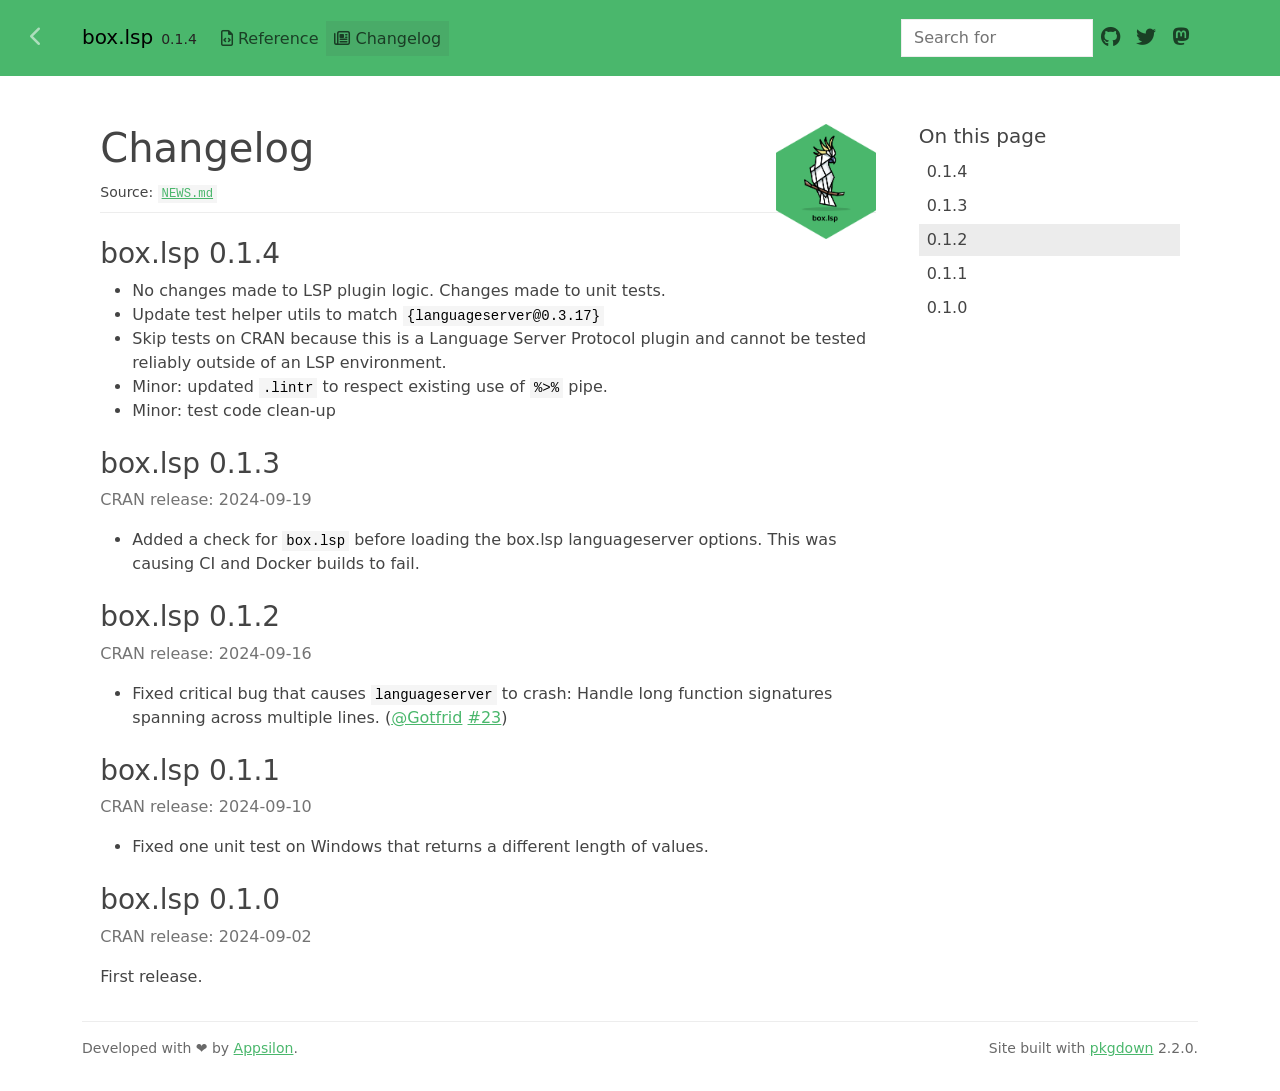
==== commit d93e94ed: "Built site for box.lsp@0.1.4: 12445f1" ====
--- a/news/index.html
+++ b/news/index.html
@@ -17,7 +17,7 @@
 
     <a class="navbar-brand me-2" href="../index.html">box.lsp</a>
 
-    <small class="nav-text text-muted me-auto" data-bs-toggle="tooltip" data-bs-placement="bottom" title="">0.1.3.9000</small>
+    <small class="nav-text text-muted me-auto" data-bs-toggle="tooltip" data-bs-placement="bottom" title="">0.1.4</small>
 
     <a href="https://rhinoverse.dev" class="external-link home"><i class="fa fa-lg fa-chevron-left"></i></a>
 
@@ -44,6 +44,15 @@
       <small>Source: <a href="https://github.com/Appsilon/box.lsp/blob/main/NEWS.md" class="external-link"><code>NEWS.md</code></a></small>
     </div>
 
+    <div class="section level2">
+<h2 class="pkg-version" data-toc-text="0.1.4" id="boxlsp-014">box.lsp 0.1.4<a class="anchor" aria-label="anchor" href="#boxlsp-014"></a></h2>
+<ul><li>No changes made to LSP plugin logic. Changes made to unit tests.</li>
+<li>Update test helper utils to match <code>{languageserver@0.3.17}</code>
+</li>
+<li>Skip tests on CRAN because this is a Language Server Protocol plugin and cannot be tested reliably outside of an LSP environment.</li>
+<li>Minor: updated <code>.lintr</code> to respect existing use of <code>%&gt;%</code> pipe.</li>
+<li>Minor: test code clean-up</li>
+</ul></div>
     <div class="section level2">
 <h2 class="pkg-version" data-toc-text="0.1.3" id="boxlsp-013">box.lsp 0.1.3<a class="anchor" aria-label="anchor" href="#boxlsp-013"></a></h2><p class="text-muted">CRAN release: 2024-09-19</p>
 <ul><li>Added a check for <code>box.lsp</code> before loading the box.lsp languageserver options. This was causing CI and Docker builds to fail.</li>
